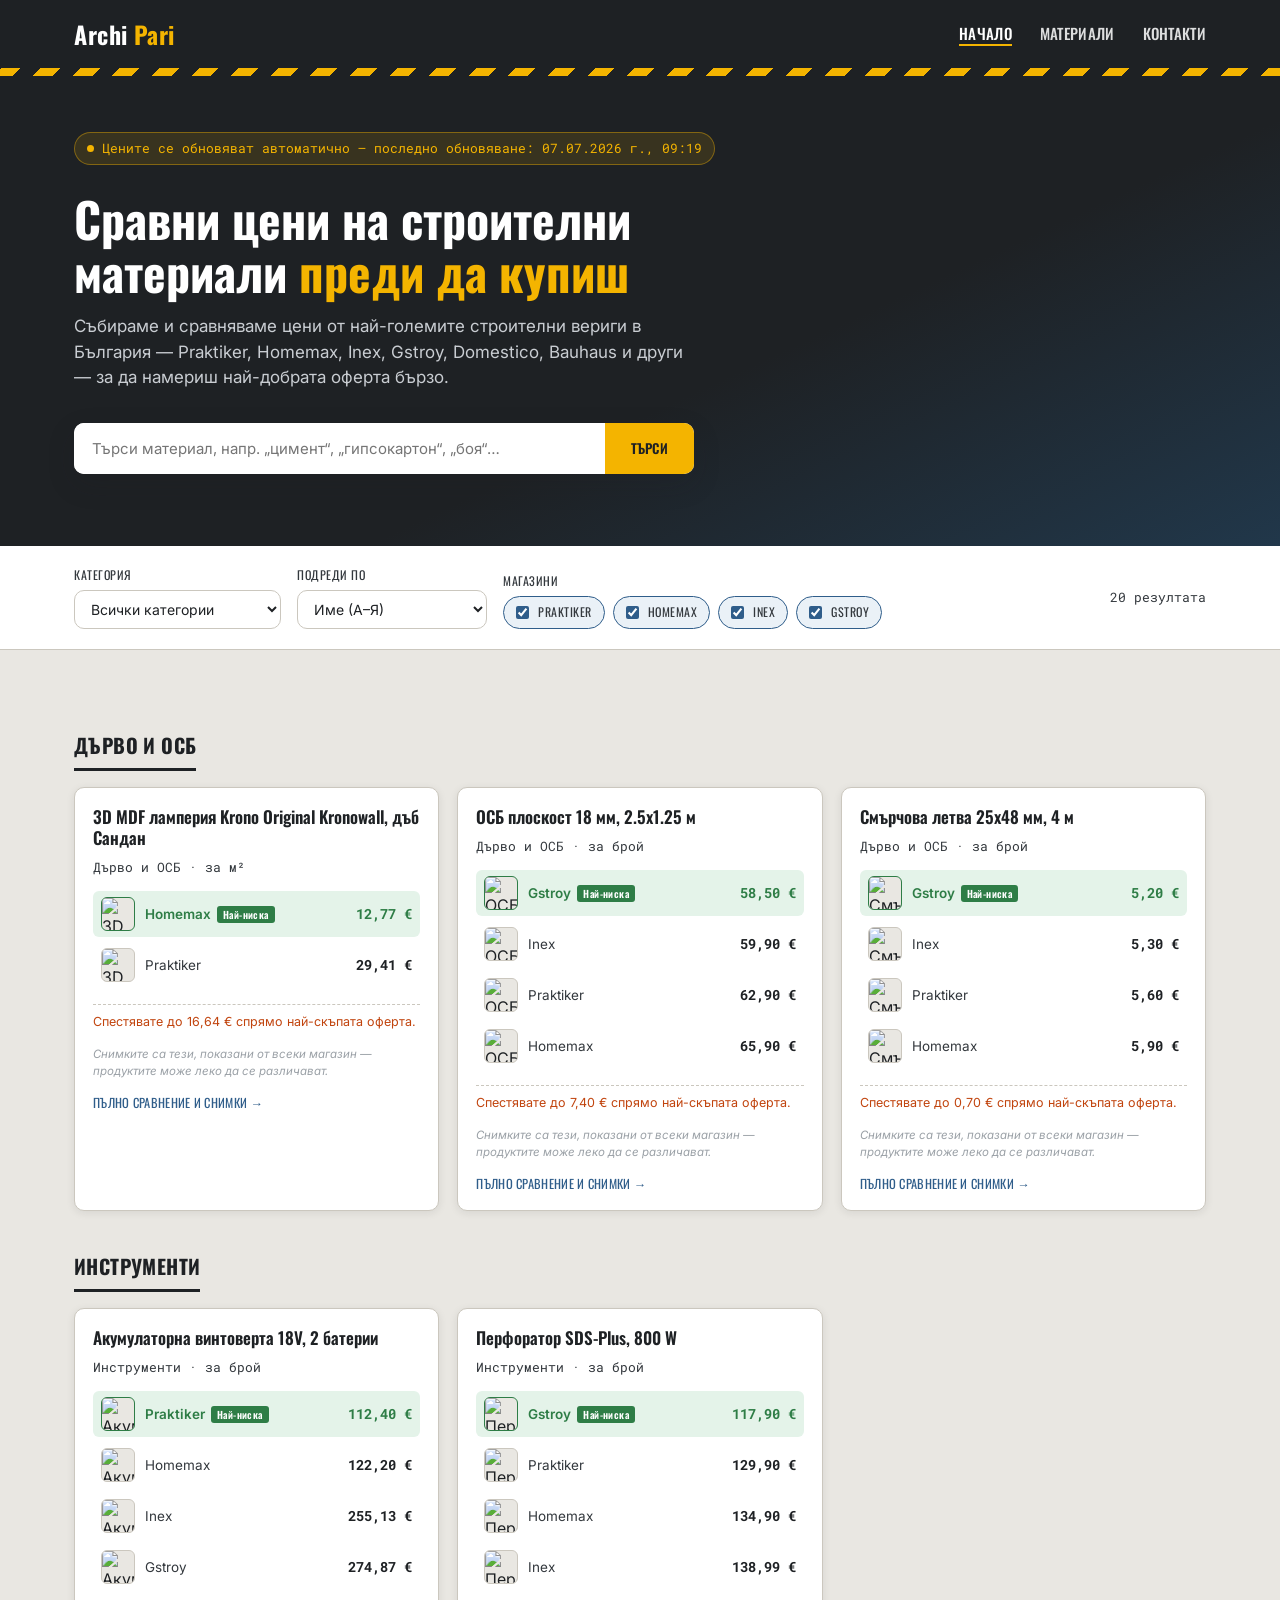
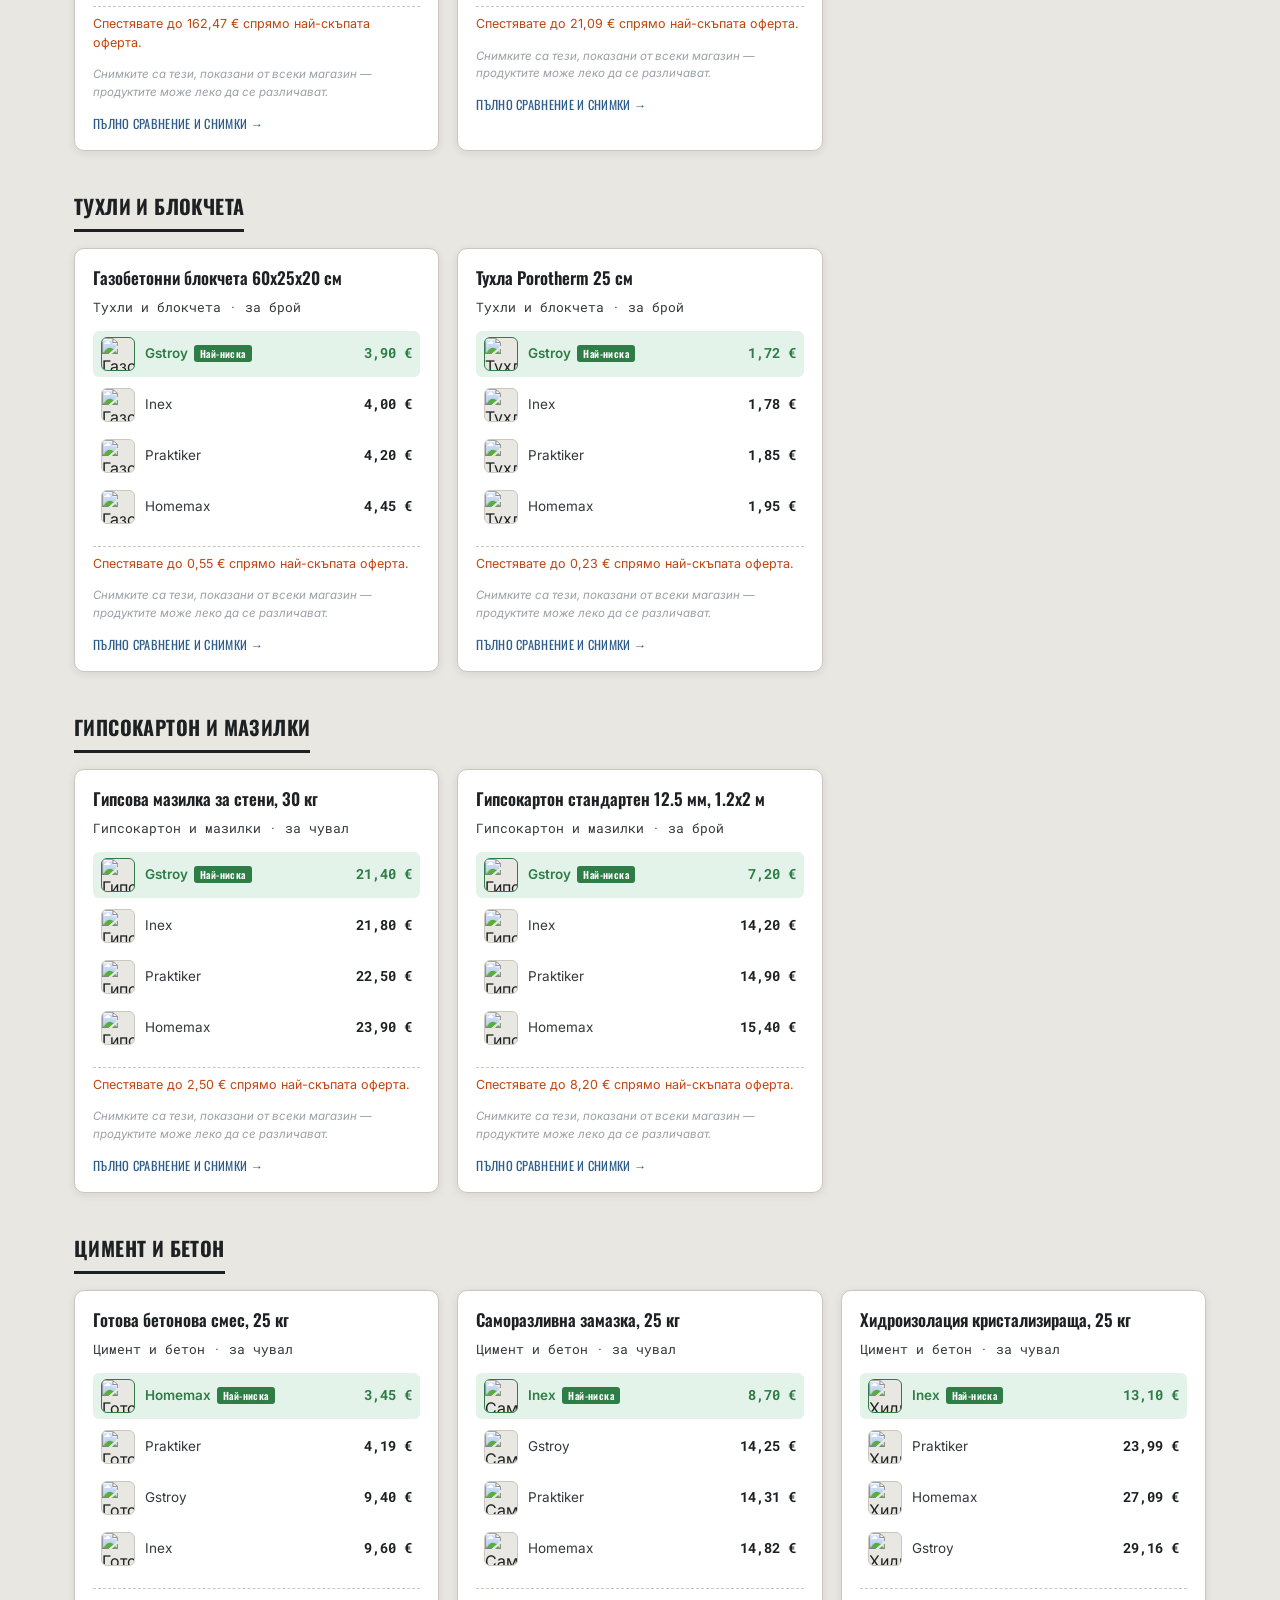
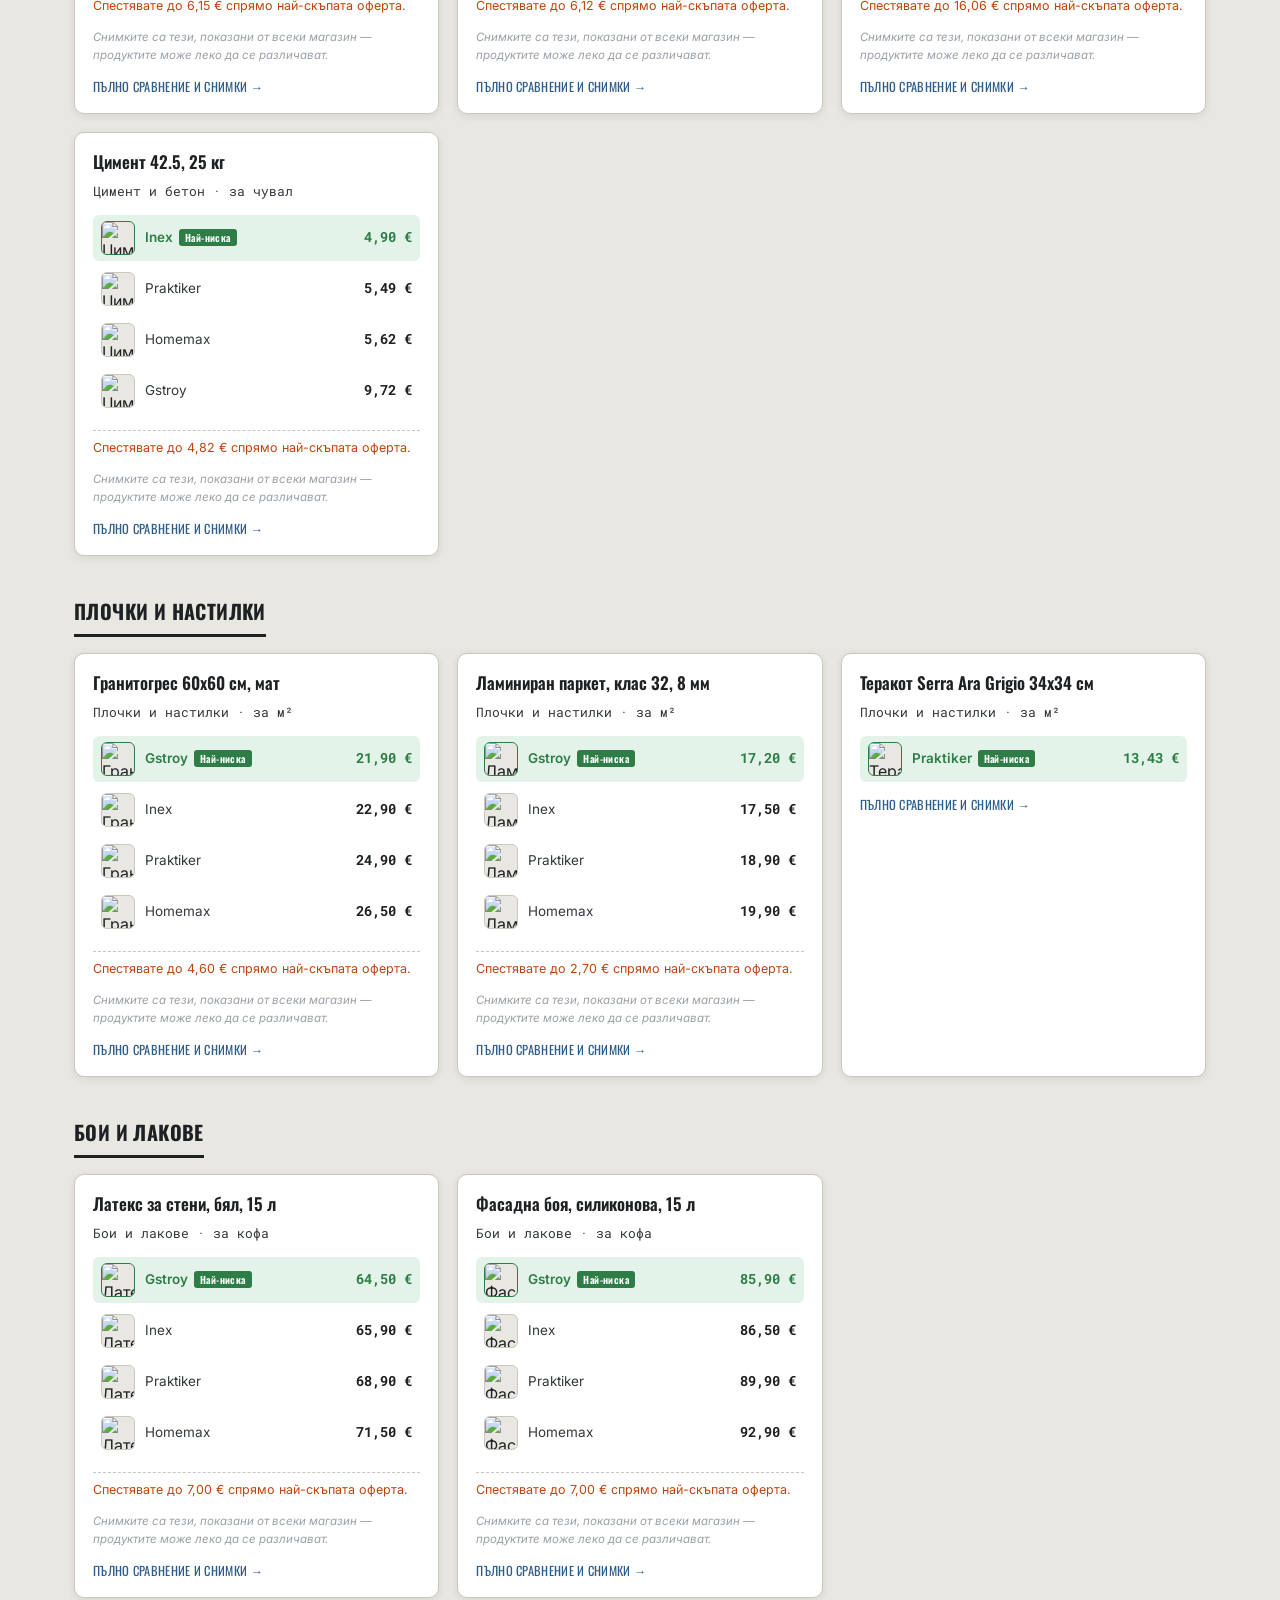
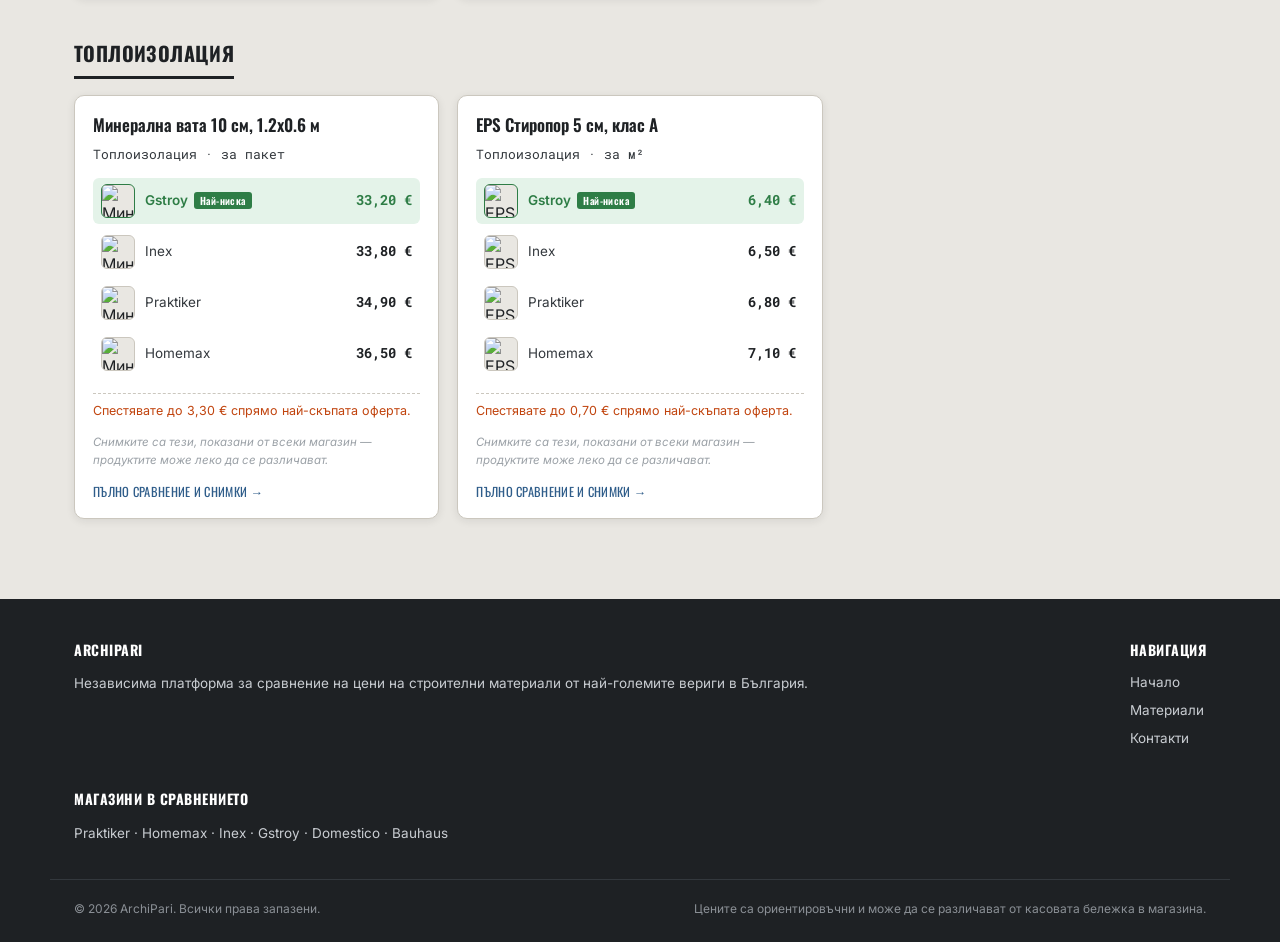
==== index.html @ a638c784 "Initial commit" ====
<!DOCTYPE html>
<html lang="bg">
<head>
<meta charset="UTF-8">
<meta name="viewport" content="width=device-width, initial-scale=1.0">
<title>ArchiPari — Сравни цени на строителни материали в България</title>
<meta name="description" content="Сравнявайте актуални цени на строителни материали от Praktiker, Homemax, Inex, Gstroy, Domestico, Bauhaus и други вериги на едно място.">
<link rel="stylesheet" href="css/style.css">
</head>
<body>
 
<header class="site-header">
  <div class="header-inner">
    <a href="index.html" class="logo">Archi<span>Pari</span></a>
    <button class="nav-toggle" id="navToggle" aria-label="Отвори меню" aria-expanded="false">☰ Меню</button>
    <nav class="main-nav" id="mainNav">
      <a href="index.html" class="active">Начало</a>
      <a href="index.html#products">Материали</a>
      <a href="contact.html">Контакти</a>
    </nav>
  </div>
</header>
<div class="hazard-strip"></div>
 
<section class="hero">
  <div class="container">
    <span class="updated-badge"><span class="dot"></span> Цените се обновяват автоматично — последно обновяване: <span id="lastUpdated">—</span></span>
    <h1>Сравни цени на строителни материали <em>преди да купиш</em></h1>
    <p class="lead">Събираме и сравняваме цени от най-големите строителни вериги в България — Praktiker, Homemax, Inex, Gstroy, Domestico, Bauhaus и други — за да намериш най-добрата оферта бързо.</p>
    <div class="search-box">
      <input type="text" id="searchInput" placeholder="Търси материал, напр. „цимент“, „гипсокартон“, „боя“…" aria-label="Търсене на материал">
      <button id="searchBtn" type="button">Търси</button>
    </div>
  </div>
</section>
 
<section class="filters-section">
  <div class="container filters-inner">
    <div class="filter-group">
      <label for="categoryFilter">Категория</label>
      <select id="categoryFilter">
        <option value="all">Всички категории</option>
      </select>
    </div>
    <div class="filter-group">
      <label for="sortFilter">Подреди по</label>
      <select id="sortFilter">
        <option value="name-asc">Име (А–Я)</option>
        <option value="price-asc">Най-ниска цена</option>
        <option value="price-desc">Най-висока цена</option>
      </select>
    </div>
    <div class="filter-group">
      <label>Магазини</label>
      <div class="store-toggles" id="storeToggles"></div>
    </div>
    <div class="result-count" id="resultCount"></div>
  </div>
</section>
 
<main class="products-section" id="products">
  <div class="container" id="productsContainer">
    <!-- Продуктите се генерират динамично от js/script.js -->
  </div>
</main>
 
<footer class="site-footer">
  <div class="container footer-inner">
    <div class="footer-col">
      <h4>ArchiPari</h4>
      <p>Независима платформа за сравнение на цени на строителни материали от най-големите вериги в България.</p>
    </div>
    <div class="footer-col">
      <h4>Навигация</h4>
      <a href="index.html">Начало</a>
      <a href="index.html#products">Материали</a>
      <a href="contact.html">Контакти</a>
    </div>
    <div class="footer-col">
      <h4>Магазини в сравнението</h4>
      <p>Praktiker · Homemax · Inex · Gstroy · Domestico · Bauhaus</p>
    </div>
  </div>
  <div class="container footer-bottom">
    <span>© 2026 ArchiPari. Всички права запазени.</span>
    <span>Цените са ориентировъчни и може да се различават от касовата бележка в магазина.</span>
  </div>
</footer>
 
<script src="js/data.js"></script>
<script src="js/script.js"></script>
</body>
</html>
---- css/style.css ----
/* =========================================================
   СтройЦени — базов дизайн
   Тема: индустриална / строителна площадка
   ========================================================= */
 
@import url('https://fonts.googleapis.com/css2?family=Oswald:wght@400;500;600;700&family=Inter:wght@400;500;600;700&family=Roboto+Mono:wght@400;500;700&display=swap');
 
:root {
  /* Палитра */
  --ink: #1E2124;          /* тъмна стомана / въглен */
  --ink-soft: #33383D;
  --concrete: #E9E7E2;     /* бетонно сив фон */
  --concrete-dark: #D8D5CE;
  --white: #FFFFFF;
  --hazard-yellow: #F4B400; /* сигнална жълта - лента за опасност */
  --steel-blue: #2F5D8A;
  --steel-blue-dark: #234867;
  --rust: #C1440E;
  --best-green: #2E7D46;
  --best-green-bg: #E4F3E9;
  --border: #CBC7BE;
 
  /* Типография */
  --font-display: 'Oswald', sans-serif;
  --font-body: 'Inter', sans-serif;
  --font-mono: 'Roboto Mono', monospace;
 
  --radius: 10px;
  --shadow: 0 2px 8px rgba(30, 33, 36, 0.09);
  --shadow-lg: 0 10px 28px rgba(30, 33, 36, 0.16);
}
 
* { box-sizing: border-box; }
 
html { scroll-behavior: smooth; }
 
body {
  margin: 0;
  font-family: var(--font-body);
  background: var(--concrete);
  color: var(--ink);
  line-height: 1.5;
  -webkit-font-smoothing: antialiased;
}
 
a { color: var(--steel-blue); text-decoration: none; }
a:hover { text-decoration: underline; }
 
img { max-width: 100%; display: block; }
 
.container {
  max-width: 1180px;
  margin: 0 auto;
  padding: 0 24px;
}
 
/* ---------- Hazard stripe (signature element) ---------- */
.hazard-strip {
  height: 8px;
  width: 100%;
  background: repeating-linear-gradient(
    -45deg,
    var(--hazard-yellow),
    var(--hazard-yellow) 14px,
    var(--ink) 14px,
    var(--ink) 28px
  );
}
 
/* ---------- Header ---------- */
.site-header {
  background: var(--ink);
  color: var(--white);
  position: sticky;
  top: 0;
  z-index: 50;
}
 
.header-inner {
  display: flex;
  align-items: center;
  justify-content: space-between;
  padding: 16px 24px;
  max-width: 1180px;
  margin: 0 auto;
}
 
.logo {
  font-family: var(--font-display);
  font-size: 24px;
  font-weight: 700;
  letter-spacing: 0.5px;
  color: var(--white);
  display: flex;
  align-items: baseline;
  gap: 6px;
}
.logo span { color: var(--hazard-yellow); }
.logo:hover { text-decoration: none; }
 
.main-nav { display: flex; gap: 28px; }
.main-nav a {
  color: var(--white);
  font-family: var(--font-display);
  font-weight: 500;
  font-size: 15px;
  letter-spacing: 0.3px;
  text-transform: uppercase;
  opacity: 0.85;
  transition: opacity 0.15s ease;
}
.main-nav a:hover { opacity: 1; text-decoration: none; border-bottom: 2px solid var(--hazard-yellow); }
.main-nav a.active { opacity: 1; border-bottom: 2px solid var(--hazard-yellow); }
 
.nav-toggle { display: none; }
 
/* ---------- Hero ---------- */
.hero {
  background: linear-gradient(155deg, var(--ink) 0%, var(--ink) 60%, var(--steel-blue-dark) 130%);
  color: var(--white);
  padding: 56px 0 72px;
}
 
.hero h1 {
  font-family: var(--font-display);
  font-size: clamp(30px, 4.2vw, 48px);
  font-weight: 700;
  line-height: 1.1;
  max-width: 780px;
  margin: 0 0 16px;
}
.hero h1 em {
  font-style: normal;
  color: var(--hazard-yellow);
}
 
.hero p.lead {
  font-size: 17px;
  color: #C9CDD2;
  max-width: 620px;
  margin: 0 0 32px;
}
 
.updated-badge {
  display: inline-flex;
  align-items: center;
  gap: 8px;
  font-family: var(--font-mono);
  font-size: 12.5px;
  background: rgba(244, 180, 0, 0.12);
  border: 1px solid rgba(244, 180, 0, 0.4);
  color: var(--hazard-yellow);
  padding: 6px 12px;
  border-radius: 999px;
  margin-bottom: 28px;
}
.updated-badge .dot {
  width: 7px; height: 7px; border-radius: 50%;
  background: var(--hazard-yellow);
}
 
/* Search */
.search-box {
  display: flex;
  max-width: 620px;
  background: var(--white);
  border-radius: var(--radius);
  overflow: hidden;
  box-shadow: var(--shadow-lg);
}
.search-box input {
  flex: 1;
  border: none;
  padding: 16px 18px;
  font-size: 15px;
  font-family: var(--font-body);
  color: var(--ink);
  outline: none;
}
.search-box button {
  background: var(--hazard-yellow);
  border: none;
  color: var(--ink);
  font-family: var(--font-display);
  font-weight: 600;
  letter-spacing: 0.3px;
  text-transform: uppercase;
  padding: 0 26px;
  cursor: pointer;
  transition: background 0.15s ease;
}
.search-box button:hover { background: #ffc73d; }
 
/* ---------- Filters ---------- */
.filters-section {
  background: var(--white);
  border-bottom: 1px solid var(--border);
  padding: 20px 0;
  position: sticky;
  top: 66px;
  z-index: 40;
}
 
.filters-inner {
  display: flex;
  flex-wrap: wrap;
  gap: 16px;
  align-items: flex-end;
}
 
.filter-group {
  display: flex;
  flex-direction: column;
  gap: 6px;
}
 
.filter-group label {
  font-family: var(--font-display);
  font-size: 12px;
  text-transform: uppercase;
  letter-spacing: 0.5px;
  color: var(--ink-soft);
}
 
.filter-group select,
.filter-group input[type="text"] {
  border: 1px solid var(--border);
  border-radius: var(--radius);
  padding: 9px 12px;
  font-family: var(--font-body);
  font-size: 14px;
  background: var(--white);
  color: var(--ink);
  min-width: 190px;
}
 
.store-toggles {
  display: flex;
  flex-wrap: wrap;
  gap: 8px;
}
 
.store-chip {
  display: inline-flex;
  align-items: center;
  gap: 6px;
  border: 1px solid var(--border);
  border-radius: 999px;
  padding: 6px 12px 6px 8px;
  font-size: 13px;
  cursor: pointer;
  user-select: none;
  background: var(--white);
  transition: background 0.15s ease, border-color 0.15s ease;
}
.store-chip input { accent-color: var(--steel-blue); }
.store-chip.active {
  background: #EAF1F7;
  border-color: var(--steel-blue);
}
 
.result-count {
  margin-left: auto;
  font-family: var(--font-mono);
  font-size: 13px;
  color: var(--ink-soft);
  align-self: center;
}
 
/* ---------- Products ---------- */
.products-section { padding: 40px 0 80px; }
 
.category-heading {
  font-family: var(--font-display);
  font-size: 20px;
  text-transform: uppercase;
  letter-spacing: 0.4px;
  margin: 40px 0 16px;
  padding-bottom: 8px;
  border-bottom: 3px solid var(--ink);
  display: inline-block;
}
 
.product-grid {
  display: grid;
  grid-template-columns: repeat(auto-fill, minmax(300px, 1fr));
  gap: 18px;
}
 
.product-card {
  background: var(--white);
  border: 1px solid var(--border);
  border-radius: var(--radius);
  padding: 18px 18px 16px;
  box-shadow: var(--shadow);
  display: flex;
  flex-direction: column;
  gap: 10px;
  transition: box-shadow 0.15s ease, transform 0.15s ease;
}
.product-card:hover {
  box-shadow: var(--shadow-lg);
  transform: translateY(-2px);
}
 
.product-card h3 {
  font-family: var(--font-display);
  font-size: 17px;
  font-weight: 600;
  margin: 0;
  line-height: 1.25;
}
 
.product-meta {
  font-size: 12.5px;
  color: var(--ink-soft);
  font-family: var(--font-mono);
}
 
.price-list {
  list-style: none;
  margin: 4px 0 0;
  padding: 0;
  display: flex;
  flex-direction: column;
  gap: 5px;
}
 
.price-row {
  border-radius: 6px;
  overflow: hidden;
}
 
.price-row-link,
.price-row > .offer-thumb + .store-name {
  /* fallback selector target kept minimal; main layout below */
}
 
.price-row-link {
  display: flex;
  align-items: center;
  gap: 10px;
  padding: 6px 8px;
  color: inherit;
  text-decoration: none;
}
.price-row-link:hover { background: rgba(47, 93, 138, 0.06); text-decoration: none; }
 
.price-row:not(:has(.price-row-link)) {
  display: flex;
  align-items: center;
  gap: 10px;
  padding: 6px 8px;
}
 
.offer-thumb {
  width: 34px;
  height: 34px;
  object-fit: cover;
  border-radius: 6px;
  border: 1px solid var(--border);
  flex-shrink: 0;
  background: var(--concrete);
}
 
.price-row .store-name {
  color: var(--ink-soft);
  font-size: 13.5px;
  flex: 1;
}
 
.price-row .price {
  font-family: var(--font-mono);
  font-weight: 700;
  font-size: 13.5px;
}
 
.price-row.best {
  background: var(--best-green-bg);
}
.price-row.best .store-name { color: var(--best-green); font-weight: 600; }
.price-row.best .price { color: var(--best-green); }
.price-row.best .offer-thumb { border-color: var(--best-green); }
 
.offer-disclaimer {
  margin-top: 4px;
  font-size: 11.5px;
  color: #9AA0A6;
  font-style: italic;
}
 
.best-badge {
  font-size: 10px;
  font-family: var(--font-display);
  letter-spacing: 0.4px;
  background: var(--best-green);
  color: var(--white);
  padding: 1px 6px;
  border-radius: 3px;
  margin-left: 6px;
}
 
.savings-note {
  margin-top: 6px;
  font-size: 12.5px;
  color: var(--rust);
  border-top: 1px dashed var(--border);
  padding-top: 8px;
}
 
.empty-state {
  text-align: center;
  padding: 60px 20px;
  color: var(--ink-soft);
  font-family: var(--font-display);
  font-size: 18px;
}
 
/* ---------- Footer ---------- */
.site-footer {
  background: var(--ink);
  color: #C9CDD2;
  padding: 40px 0 24px;
}
 
.footer-inner {
  display: flex;
  flex-wrap: wrap;
  gap: 32px;
  justify-content: space-between;
}
 
.footer-col h4 {
  font-family: var(--font-display);
  color: var(--white);
  font-size: 14px;
  text-transform: uppercase;
  letter-spacing: 0.5px;
  margin: 0 0 12px;
}
 
.footer-col a, .footer-col p {
  display: block;
  color: #C9CDD2;
  font-size: 13.5px;
  margin-bottom: 8px;
}
.footer-col a:hover { color: var(--hazard-yellow); }
 
.footer-bottom {
  margin-top: 28px;
  padding-top: 20px;
  border-top: 1px solid var(--ink-soft);
  font-size: 12px;
  color: #8B9096;
  display: flex;
  justify-content: space-between;
  flex-wrap: wrap;
  gap: 8px;
}
 
/* ---------- Contact page ---------- */
.page-hero {
  background: var(--ink);
  color: var(--white);
  padding: 44px 0;
}
.page-hero h1 {
  font-family: var(--font-display);
  font-size: 34px;
  margin: 0 0 8px;
}
.page-hero p { color: #C9CDD2; margin: 0; max-width: 560px; }
 
.contact-wrap {
  padding: 48px 0 80px;
  display: grid;
  grid-template-columns: 1.1fr 0.9fr;
  gap: 40px;
}
 
.contact-form {
  background: var(--white);
  border: 1px solid var(--border);
  border-radius: var(--radius);
  padding: 28px;
  box-shadow: var(--shadow);
}
 
.form-row { margin-bottom: 18px; display: flex; flex-direction: column; gap: 6px; }
.form-row label {
  font-family: var(--font-display);
  font-size: 12.5px;
  text-transform: uppercase;
  letter-spacing: 0.4px;
  color: var(--ink-soft);
}
.form-row input,
.form-row select,
.form-row textarea {
  border: 1px solid var(--border);
  border-radius: var(--radius);
  padding: 11px 13px;
  font-family: var(--font-body);
  font-size: 14.5px;
  color: var(--ink);
  resize: vertical;
}
.form-row textarea { min-height: 130px; }
 
.btn-primary {
  background: var(--hazard-yellow);
  border: none;
  color: var(--ink);
  font-family: var(--font-display);
  font-weight: 600;
  text-transform: uppercase;
  letter-spacing: 0.3px;
  padding: 13px 28px;
  border-radius: var(--radius);
  cursor: pointer;
  transition: background 0.15s ease;
}
.btn-primary:hover { background: #ffc73d; }
 
.form-status {
  margin-top: 14px;
  font-size: 13.5px;
  display: none;
}
.form-status.show { display: block; }
.form-status.ok { color: var(--best-green); }
 
.contact-info {
  display: flex;
  flex-direction: column;
  gap: 22px;
}
 
.info-card {
  background: var(--white);
  border: 1px solid var(--border);
  border-left: 4px solid var(--steel-blue);
  border-radius: var(--radius);
  padding: 18px 20px;
}
.info-card h4 {
  font-family: var(--font-display);
  font-size: 14px;
  text-transform: uppercase;
  margin: 0 0 6px;
  color: var(--steel-blue-dark);
}
.info-card p { margin: 0; font-size: 14px; color: var(--ink-soft); }
 
.store-list-inline {
  display: flex;
  flex-wrap: wrap;
  gap: 6px;
  margin-top: 8px;
}
.store-list-inline span {
  font-family: var(--font-mono);
  font-size: 12px;
  background: var(--concrete-dark);
  padding: 3px 8px;
  border-radius: 3px;
}
 
/* ---------- Responsive ---------- */
@media (max-width: 860px) {
  .contact-wrap { grid-template-columns: 1fr; }
  .filters-section { position: static; }
}
 
@media (max-width: 680px) {
  .main-nav {
    position: absolute;
    top: 100%;
    left: 0;
    right: 0;
    background: var(--ink);
    flex-direction: column;
    padding: 12px 24px 20px;
    gap: 14px;
    display: none;
  }
  .main-nav.open { display: flex; }
  .nav-toggle {
    display: inline-flex;
    background: none;
    border: 1px solid rgba(255,255,255,0.3);
    color: var(--white);
    border-radius: var(--radius);
    padding: 7px 10px;
    cursor: pointer;
  }
  .result-count { margin-left: 0; width: 100%; }
}
 
/* Focus visibility for accessibility */
a:focus-visible,
button:focus-visible,
input:focus-visible,
select:focus-visible,
textarea:focus-visible {
  outline: 3px solid var(--steel-blue);
  outline-offset: 2px;
}
 
@media (prefers-reduced-motion: reduce) {
  html { scroll-behavior: auto; }
  * { transition: none !important; }
}
 
/* ---------- Product detail page (сравнение на един продукт) ---------- */
 
.product-detail-header {
  padding: 40px 0 24px;
}
 
.back-link {
  display: inline-block;
  font-family: var(--font-display);
  font-size: 13px;
  text-transform: uppercase;
  letter-spacing: 0.3px;
  color: var(--steel-blue);
  margin-bottom: 16px;
}
 
.product-detail-header h1 {
  font-family: var(--font-display);
  font-size: clamp(24px, 3.4vw, 34px);
  margin: 0 0 6px;
}
 
.match-note {
  margin-top: 14px;
  background: #FFF6E0;
  border: 1px solid #F4B400;
  border-radius: var(--radius);
  padding: 12px 16px;
  font-size: 14px;
  color: #6b5400;
}
 
.product-detail-header .savings-note {
  margin-top: 14px;
  font-size: 14px;
  border-top: none;
  padding-top: 0;
}
 
.offer-detail-grid {
  display: grid;
  grid-template-columns: repeat(auto-fill, minmax(260px, 1fr));
  gap: 20px;
  padding-bottom: 80px;
}
 
.offer-detail-card {
  background: var(--white);
  border: 1px solid var(--border);
  border-radius: var(--radius);
  overflow: hidden;
  box-shadow: var(--shadow);
  display: flex;
  flex-direction: column;
  transition: box-shadow 0.15s ease, transform 0.15s ease;
}
.offer-detail-card:hover {
  box-shadow: var(--shadow-lg);
  transform: translateY(-2px);
}
.offer-detail-card.best {
  border-color: var(--best-green);
  box-shadow: 0 0 0 2px var(--best-green-bg), var(--shadow);
}
 
.offer-detail-thumb {
  width: 100%;
  height: 200px;
  object-fit: cover;
  background: var(--concrete);
  border-bottom: 1px solid var(--border);
}
 
.offer-detail-body {
  padding: 16px 18px 18px;
  display: flex;
  flex-direction: column;
  gap: 6px;
}
 
.offer-detail-store {
  font-family: var(--font-display);
  font-size: 13px;
  text-transform: uppercase;
  letter-spacing: 0.4px;
  color: var(--steel-blue-dark);
}
 
.offer-detail-label {
  font-size: 14px;
  color: var(--ink-soft);
  min-height: 36px;
}
 
.offer-detail-price {
  display: flex;
  align-items: center;
  gap: 8px;
  margin-top: 4px;
}
.offer-detail-price .price {
  font-family: var(--font-mono);
  font-size: 20px;
  font-weight: 700;
}
.offer-detail-card.best .offer-detail-price .price { color: var(--best-green); }
 
.offer-detail-link {
  margin-top: 10px;
  text-align: center;
  font-size: 13px;
  padding: 10px 16px;
}
 
.details-link {
  margin-top: 4px;
  align-self: flex-start;
  font-family: var(--font-display);
  font-size: 12.5px;
  text-transform: uppercase;
  letter-spacing: 0.3px;
  color: var(--steel-blue);
}
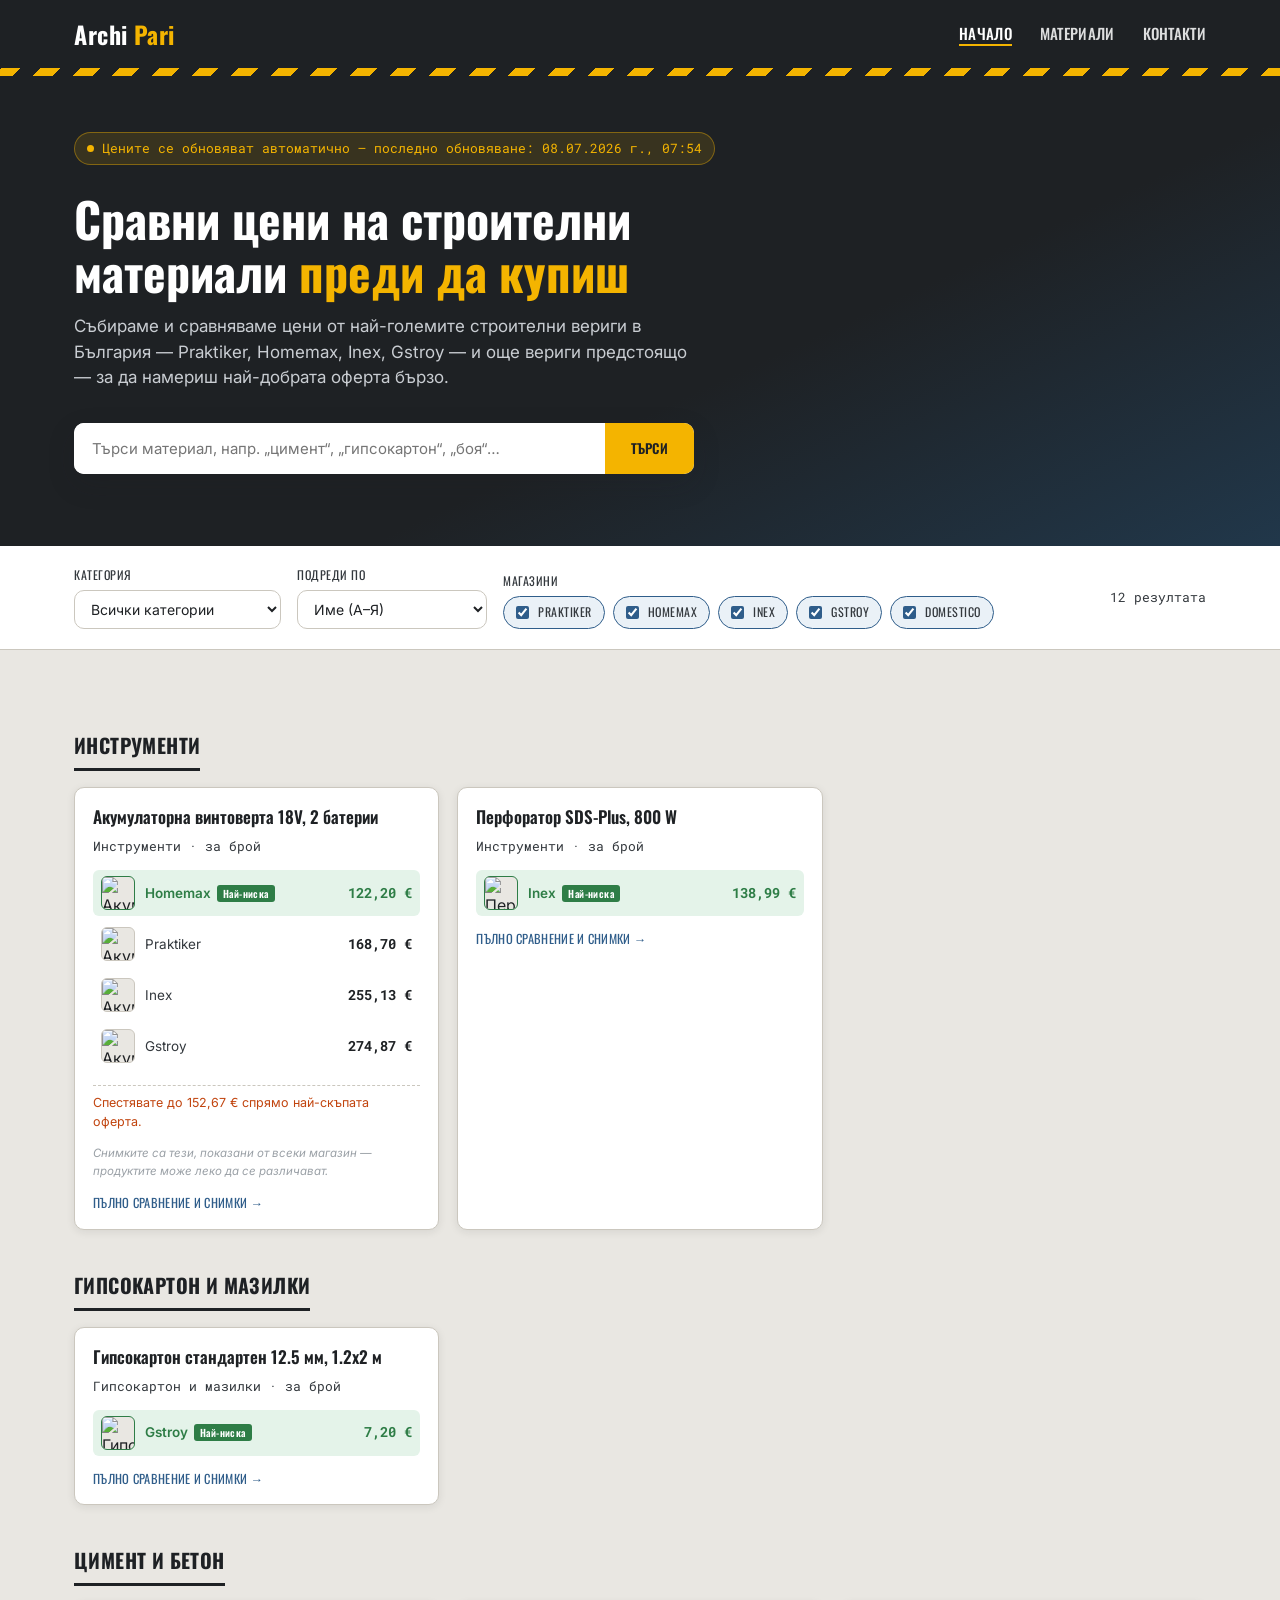
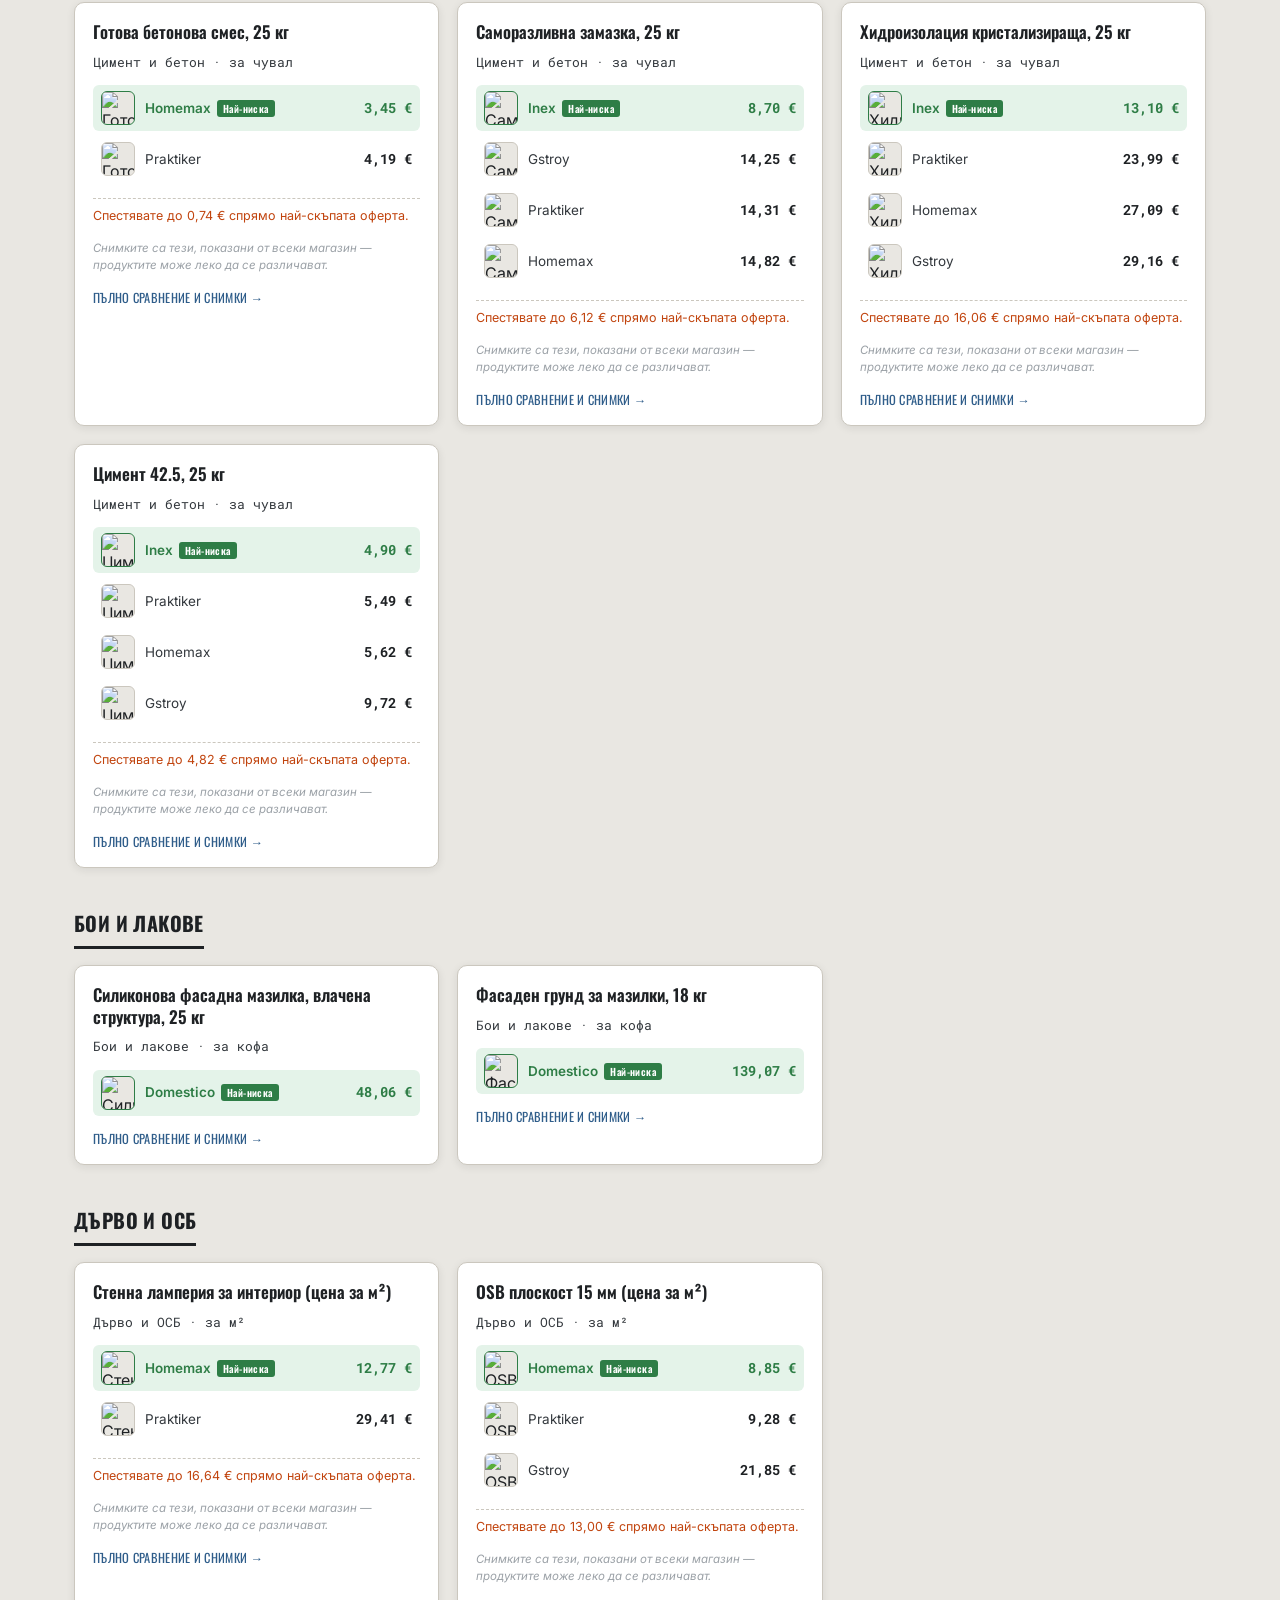
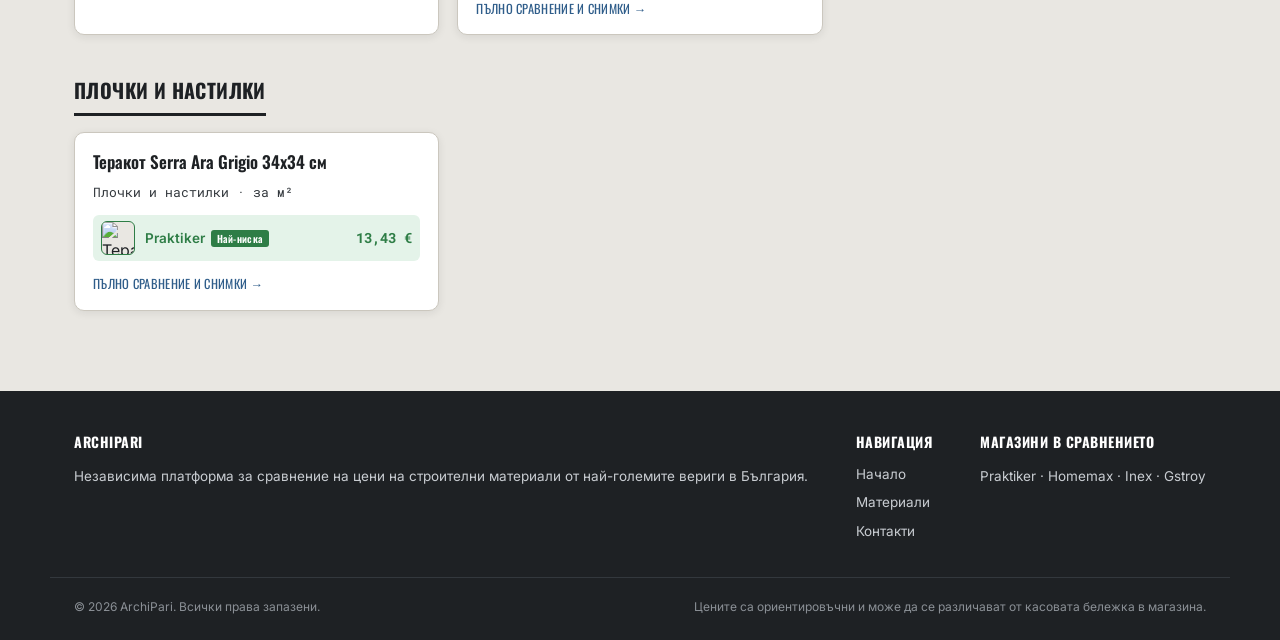
==== commit 18d5b408: "Add Google Analytics and Microsoft Clarity" ====
--- a/index.html
+++ b/index.html
@@ -4,10 +4,29 @@
 <meta charset="UTF-8">
 <meta name="viewport" content="width=device-width, initial-scale=1.0">
 <title>ArchiPari — Сравни цени на строителни материали в България</title>
-<meta name="description" content="Сравнявайте актуални цени на строителни материали от Praktiker, Homemax, Inex, Gstroy, Domestico, Bauhaus и други вериги на едно място.">
+<meta name="description" content="Сравнявайте актуални цени на строителни материали от Praktiker, Homemax, Inex и Gstroy, с още вериги предстоящо на едно място.">
 <link rel="stylesheet" href="css/style.css">
 </head>
 <body>
+
+
+  <script type="text/javascript">
+    (function(c,l,a,r,i,t,y){
+        c[a]=c[a]||function(){(c[a].q=c[a].q||[]).push(arguments)};
+        t=l.createElement(r);t.async=1;t.src="https://www.clarity.ms/tag/"+i;
+        y=l.getElementsByTagName(r)[0];y.parentNode.insertBefore(t,y);
+    })(window, document, "clarity", "script", "xj5ui4e5d2");
+</script>
+
+<!-- Google tag (gtag.js) -->
+<script async src="https://www.googletagmanager.com/gtag/js?id=G-T2NQYNVDC2"></script>
+<script>
+  window.dataLayer = window.dataLayer || [];
+  function gtag(){dataLayer.push(arguments);}
+  gtag('js', new Date());
+
+  gtag('config', 'G-T2NQYNVDC2');
+</script>
  
 <header class="site-header">
   <div class="header-inner">
@@ -26,7 +45,7 @@
   <div class="container">
     <span class="updated-badge"><span class="dot"></span> Цените се обновяват автоматично — последно обновяване: <span id="lastUpdated">—</span></span>
     <h1>Сравни цени на строителни материали <em>преди да купиш</em></h1>
-    <p class="lead">Събираме и сравняваме цени от най-големите строителни вериги в България — Praktiker, Homemax, Inex, Gstroy, Domestico, Bauhaus и други — за да намериш най-добрата оферта бързо.</p>
+    <p class="lead">Събираме и сравняваме цени от най-големите строителни вериги в България — Praktiker, Homemax, Inex, Gstroy — и още вериги предстоящо — за да намериш най-добрата оферта бързо.</p>
     <div class="search-box">
       <input type="text" id="searchInput" placeholder="Търси материал, напр. „цимент“, „гипсокартон“, „боя“…" aria-label="Търсене на материал">
       <button id="searchBtn" type="button">Търси</button>
@@ -78,7 +97,7 @@
     </div>
     <div class="footer-col">
       <h4>Магазини в сравнението</h4>
-      <p>Praktiker · Homemax · Inex · Gstroy · Domestico · Bauhaus</p>
+      <p>Praktiker · Homemax · Inex · Gstroy</p>
     </div>
   </div>
   <div class="container footer-bottom">
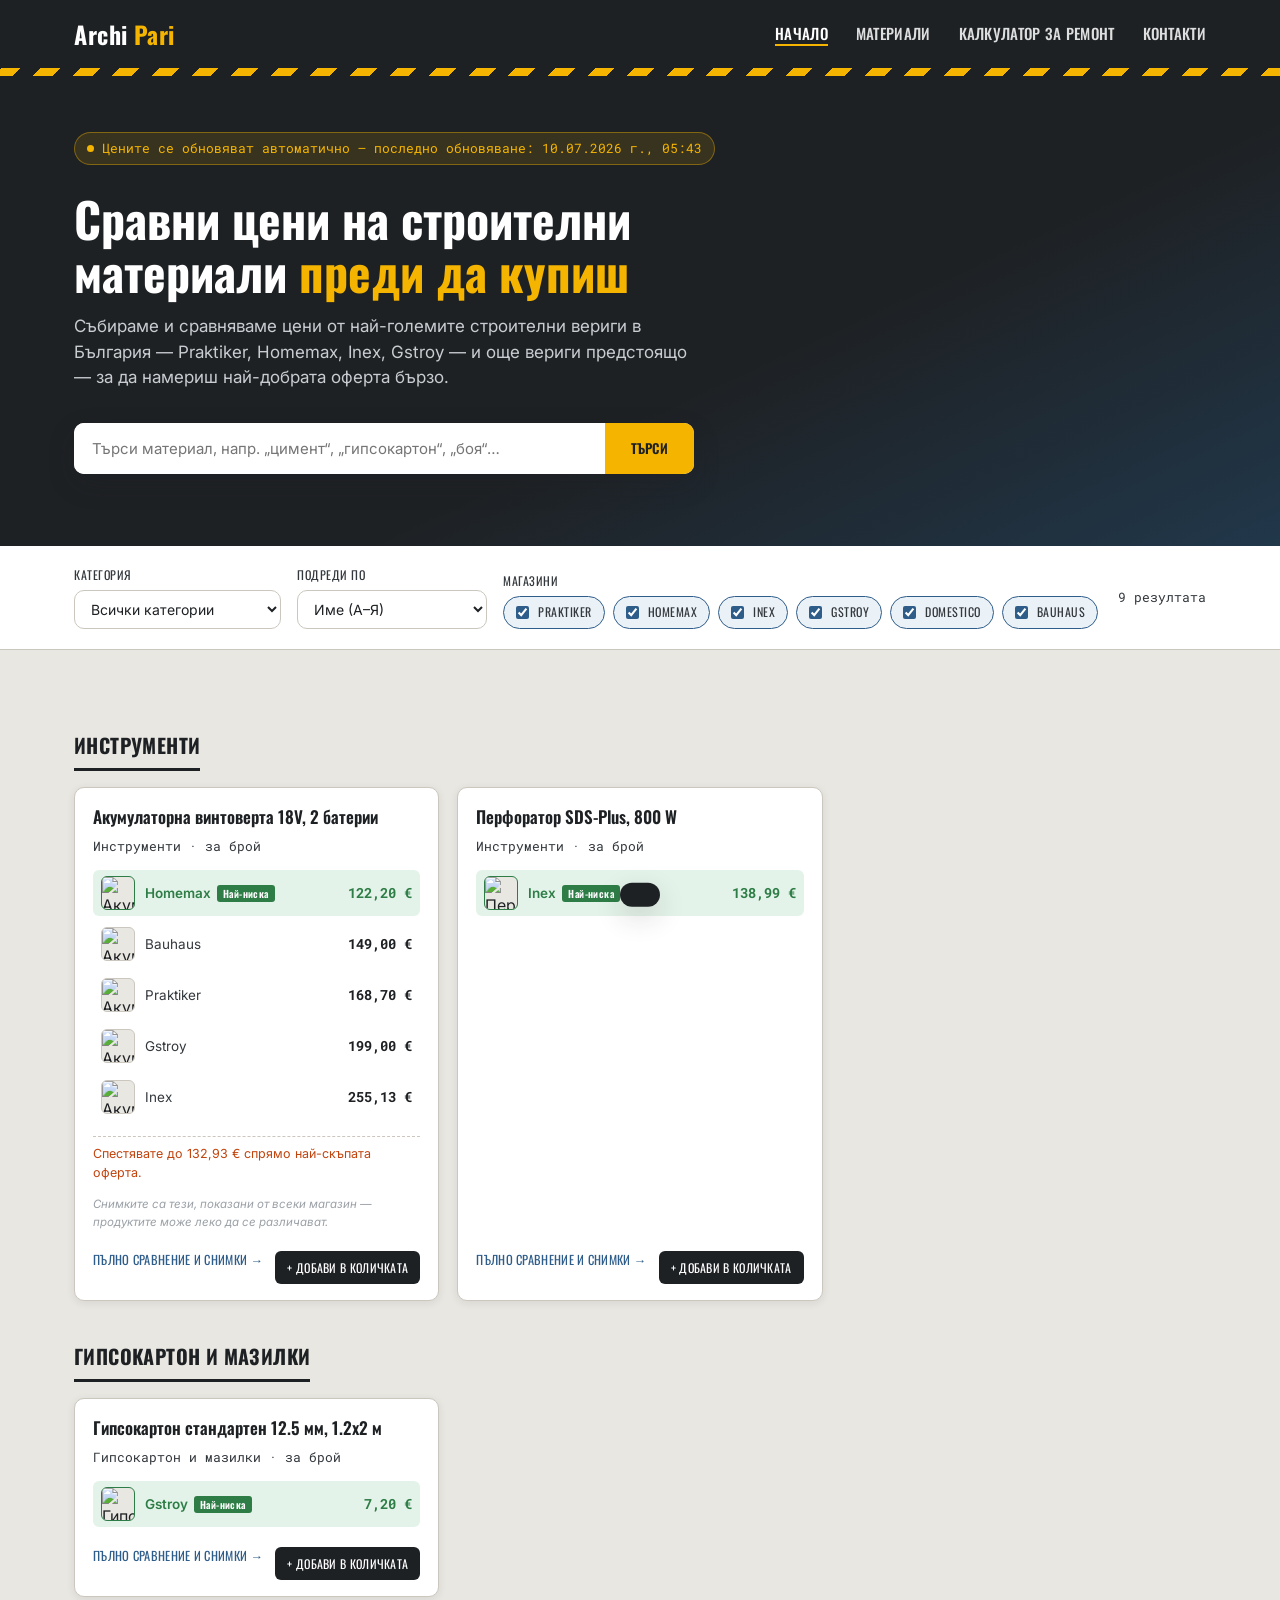
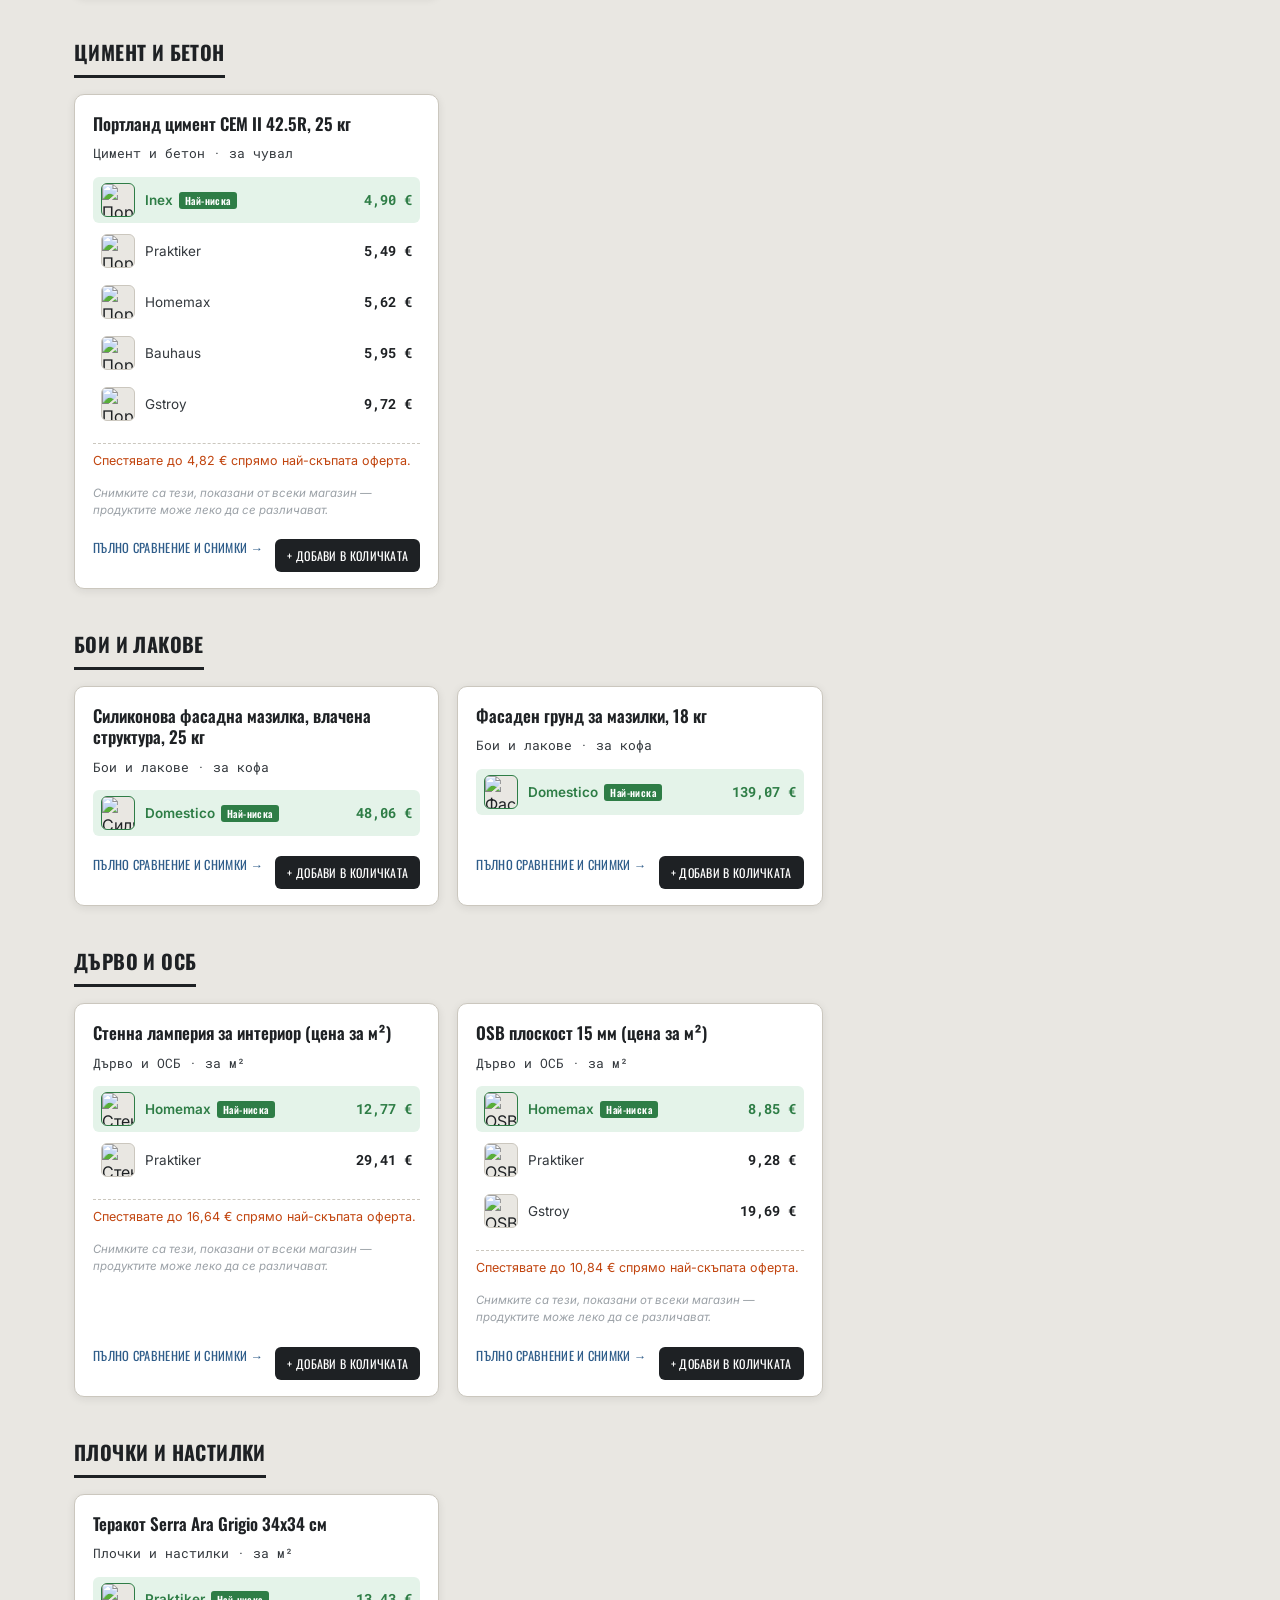
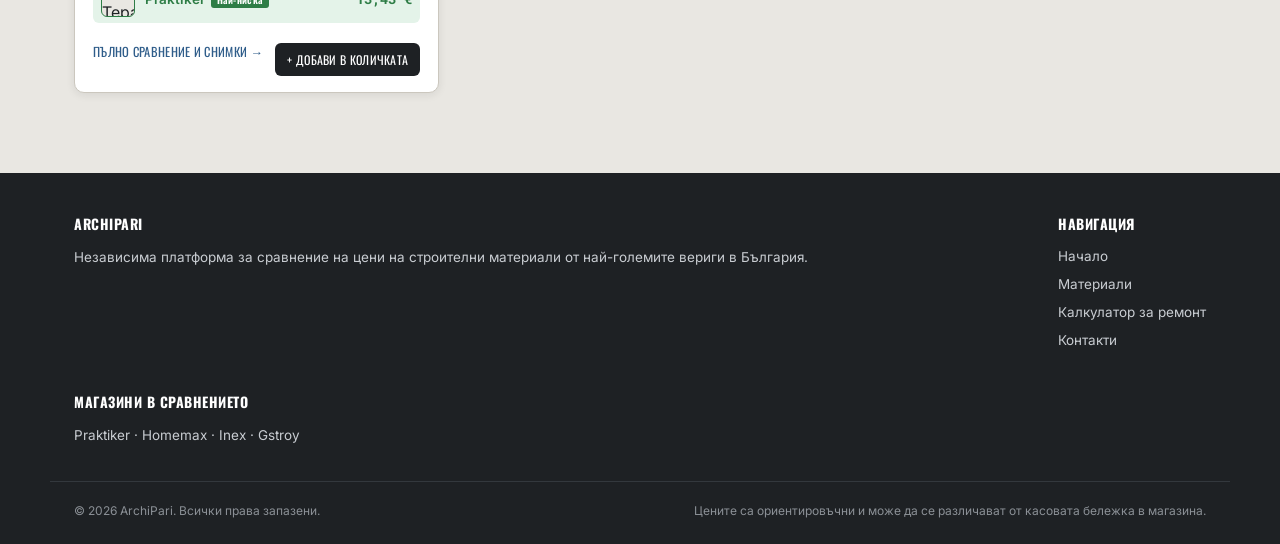
==== commit e302c063: "Kalkulator dobaven" ====
--- a/index.html
+++ b/index.html
@@ -35,6 +35,7 @@
     <nav class="main-nav" id="mainNav">
       <a href="index.html" class="active">Начало</a>
       <a href="index.html#products">Материали</a>
+      <a href="basket.html">Калкулатор за ремонт</a>
       <a href="contact.html">Контакти</a>
     </nav>
   </div>
@@ -93,6 +94,7 @@
       <h4>Навигация</h4>
       <a href="index.html">Начало</a>
       <a href="index.html#products">Материали</a>
+      <a href="basket.html">Калкулатор за ремонт</a>
       <a href="contact.html">Контакти</a>
     </div>
     <div class="footer-col">
@@ -108,5 +110,6 @@
  
 <script src="js/data.js"></script>
 <script src="js/script.js"></script>
+<script src="js/basket.js"></script>
 </body>
 </html>
--- a/css/style.css
+++ b/css/style.css
@@ -735,4 +735,295 @@
   text-transform: uppercase;
   letter-spacing: 0.3px;
   color: var(--steel-blue);
-}+}
+/* =========================================================
+   Калкулатор за ремонт — количка и сравнение по обща цена
+   ========================================================= */
+
+/* ---------- Бутон "Добави в количката" (продуктова карта / детайли) ---------- */
+
+.product-card-actions {
+  margin-top: auto;
+  padding-top: 10px;
+  display: flex;
+  align-items: center;
+  justify-content: space-between;
+  gap: 10px;
+  flex-wrap: wrap;
+}
+.product-card-actions .details-link { margin-top: 0; }
+
+.add-to-basket-control { display: flex; align-items: center; }
+
+.add-to-basket-btn {
+  font-family: var(--font-display);
+  font-size: 12px;
+  text-transform: uppercase;
+  letter-spacing: 0.3px;
+  background: var(--ink);
+  color: var(--white);
+  border: none;
+  border-radius: 6px;
+  padding: 8px 12px;
+  cursor: pointer;
+  transition: background 0.15s ease;
+}
+.add-to-basket-btn:hover { background: var(--steel-blue); }
+
+.add-to-basket-control.in-basket {
+  display: flex;
+  align-items: center;
+  gap: 8px;
+  background: var(--best-green-bg);
+  border: 1px solid var(--best-green);
+  border-radius: 6px;
+  padding: 4px 6px 4px 10px;
+}
+.add-to-basket-control.in-basket .in-basket-check {
+  font-size: 11.5px;
+  color: var(--best-green);
+  font-weight: 600;
+  white-space: nowrap;
+}
+.add-to-basket-control .qty-btn {
+  width: 24px;
+  height: 24px;
+  line-height: 1;
+  border: 1px solid var(--best-green);
+  background: var(--white);
+  color: var(--best-green);
+  border-radius: 5px;
+  font-size: 15px;
+  font-weight: 700;
+  cursor: pointer;
+}
+.add-to-basket-control .qty-btn:hover { background: var(--best-green); color: var(--white); }
+.add-to-basket-control .qty-value {
+  font-family: var(--font-mono);
+  font-weight: 700;
+  min-width: 16px;
+  text-align: center;
+}
+
+.product-detail-basket { margin-top: 14px; }
+
+/* ---------- Плаващ бар "количка" (всички страници) ---------- */
+
+.floating-basket-bar {
+  position: fixed;
+  left: 50%;
+  bottom: 22px;
+  transform: translate(-50%, 120%);
+  display: flex;
+  align-items: center;
+  gap: 10px;
+  background: var(--ink);
+  color: var(--white);
+  padding: 12px 20px;
+  border-radius: 999px;
+  box-shadow: var(--shadow-lg);
+  text-decoration: none;
+  font-size: 14px;
+  z-index: 90;
+  transition: transform 0.2s ease;
+  white-space: nowrap;
+}
+.floating-basket-bar:hover { text-decoration: none; background: var(--steel-blue-dark); }
+.floating-basket-bar.visible { transform: translate(-50%, 0); }
+.floating-basket-bar strong { color: var(--hazard-yellow); }
+.floating-basket-icon { font-size: 17px; }
+.floating-basket-cta {
+  font-family: var(--font-display);
+  text-transform: uppercase;
+  font-size: 12px;
+  letter-spacing: 0.3px;
+  border-left: 1px solid rgba(255,255,255,0.25);
+  padding-left: 10px;
+}
+
+/* ---------- Страница на калкулатора (basket.html) ---------- */
+
+.basket-page { padding: 36px 0 90px; }
+
+.basket-layout {
+  display: grid;
+  grid-template-columns: 1.3fr 1fr;
+  gap: 28px;
+  align-items: start;
+}
+@media (max-width: 880px) {
+  .basket-layout { grid-template-columns: 1fr; }
+}
+
+.basket-main-header {
+  display: flex;
+  align-items: center;
+  justify-content: space-between;
+  margin-bottom: 12px;
+}
+.basket-main-header h2, .basket-side h2 {
+  font-family: var(--font-display);
+  font-size: 19px;
+  margin: 0;
+}
+
+.basket-clear-btn {
+  font-size: 12.5px;
+  color: var(--rust);
+  background: none;
+  border: 1px solid var(--rust);
+  border-radius: 6px;
+  padding: 6px 10px;
+  cursor: pointer;
+}
+.basket-clear-btn:hover { background: var(--rust); color: var(--white); }
+
+.basket-items-list {
+  list-style: none;
+  margin: 0;
+  padding: 0;
+  display: flex;
+  flex-direction: column;
+  gap: 10px;
+}
+
+.basket-item-row {
+  background: var(--white);
+  border: 1px solid var(--border);
+  border-radius: var(--radius);
+  padding: 12px 14px;
+  display: flex;
+  align-items: center;
+  gap: 14px;
+}
+
+.basket-item-info { flex: 1; display: flex; flex-direction: column; gap: 2px; min-width: 0; }
+.basket-item-name {
+  font-weight: 600;
+  color: var(--ink);
+  font-size: 14.5px;
+}
+.basket-item-name:hover { color: var(--steel-blue); }
+.basket-item-meta {
+  font-size: 12px;
+  color: var(--ink-soft);
+  font-family: var(--font-mono);
+}
+
+.basket-item-qty {
+  display: flex;
+  align-items: center;
+  gap: 6px;
+  flex-shrink: 0;
+}
+.basket-item-qty .qty-btn {
+  width: 26px;
+  height: 26px;
+  border: 1px solid var(--border);
+  background: var(--concrete);
+  border-radius: 5px;
+  font-size: 15px;
+  font-weight: 700;
+  cursor: pointer;
+}
+.basket-item-qty .qty-btn:hover { background: var(--concrete-dark); }
+.qty-input {
+  width: 46px;
+  text-align: center;
+  padding: 5px 2px;
+  border: 1px solid var(--border);
+  border-radius: 5px;
+  font-family: var(--font-mono);
+  font-size: 13.5px;
+}
+
+.basket-remove-btn {
+  flex-shrink: 0;
+  width: 28px;
+  height: 28px;
+  border: none;
+  background: none;
+  color: #9AA0A6;
+  font-size: 16px;
+  cursor: pointer;
+  border-radius: 50%;
+}
+.basket-remove-btn:hover { background: rgba(193, 68, 14, 0.1); color: var(--rust); }
+
+.basket-empty {
+  background: var(--white);
+  border: 1px dashed var(--border);
+  border-radius: var(--radius);
+}
+
+.basket-summary-note {
+  font-size: 13.5px;
+  color: var(--ink-soft);
+  background: var(--white);
+  border: 1px solid var(--border);
+  border-radius: var(--radius);
+  padding: 12px 14px;
+  margin: 0 0 14px;
+}
+
+.store-totals-grid {
+  display: flex;
+  flex-direction: column;
+  gap: 12px;
+}
+
+.store-total-card {
+  position: relative;
+  background: var(--white);
+  border: 1px solid var(--border);
+  border-radius: var(--radius);
+  padding: 16px;
+  box-shadow: var(--shadow);
+}
+.store-total-card.incomplete { opacity: 0.82; }
+.store-total-card.best {
+  border-color: var(--best-green);
+  background: var(--best-green-bg);
+}
+.store-total-card .best-badge {
+  position: absolute;
+  top: -10px;
+  right: 14px;
+  margin-left: 0;
+}
+.store-total-card h3 {
+  font-family: var(--font-display);
+  font-size: 16px;
+  margin: 0 0 4px;
+}
+.store-total-coverage {
+  display: inline-block;
+  font-size: 11.5px;
+  font-family: var(--font-mono);
+  padding: 2px 8px;
+  border-radius: 999px;
+  margin-bottom: 8px;
+}
+.store-total-coverage.complete { background: var(--best-green-bg); color: var(--best-green); }
+.store-total-coverage.partial { background: #FBEFD9; color: #8A5A00; }
+.store-total-card.best .store-total-coverage.complete { background: rgba(255,255,255,0.6); }
+
+.store-total-price {
+  font-family: var(--font-mono);
+  font-weight: 700;
+  font-size: 24px;
+  margin-bottom: 8px;
+}
+.store-total-card.best .store-total-price { color: var(--best-green); }
+
+.store-total-missing {
+  font-size: 12px;
+  color: var(--ink-soft);
+  margin-bottom: 10px;
+}
+
+.store-total-card .btn-primary {
+  display: inline-block;
+  font-size: 13px;
+  padding: 9px 16px;
+}
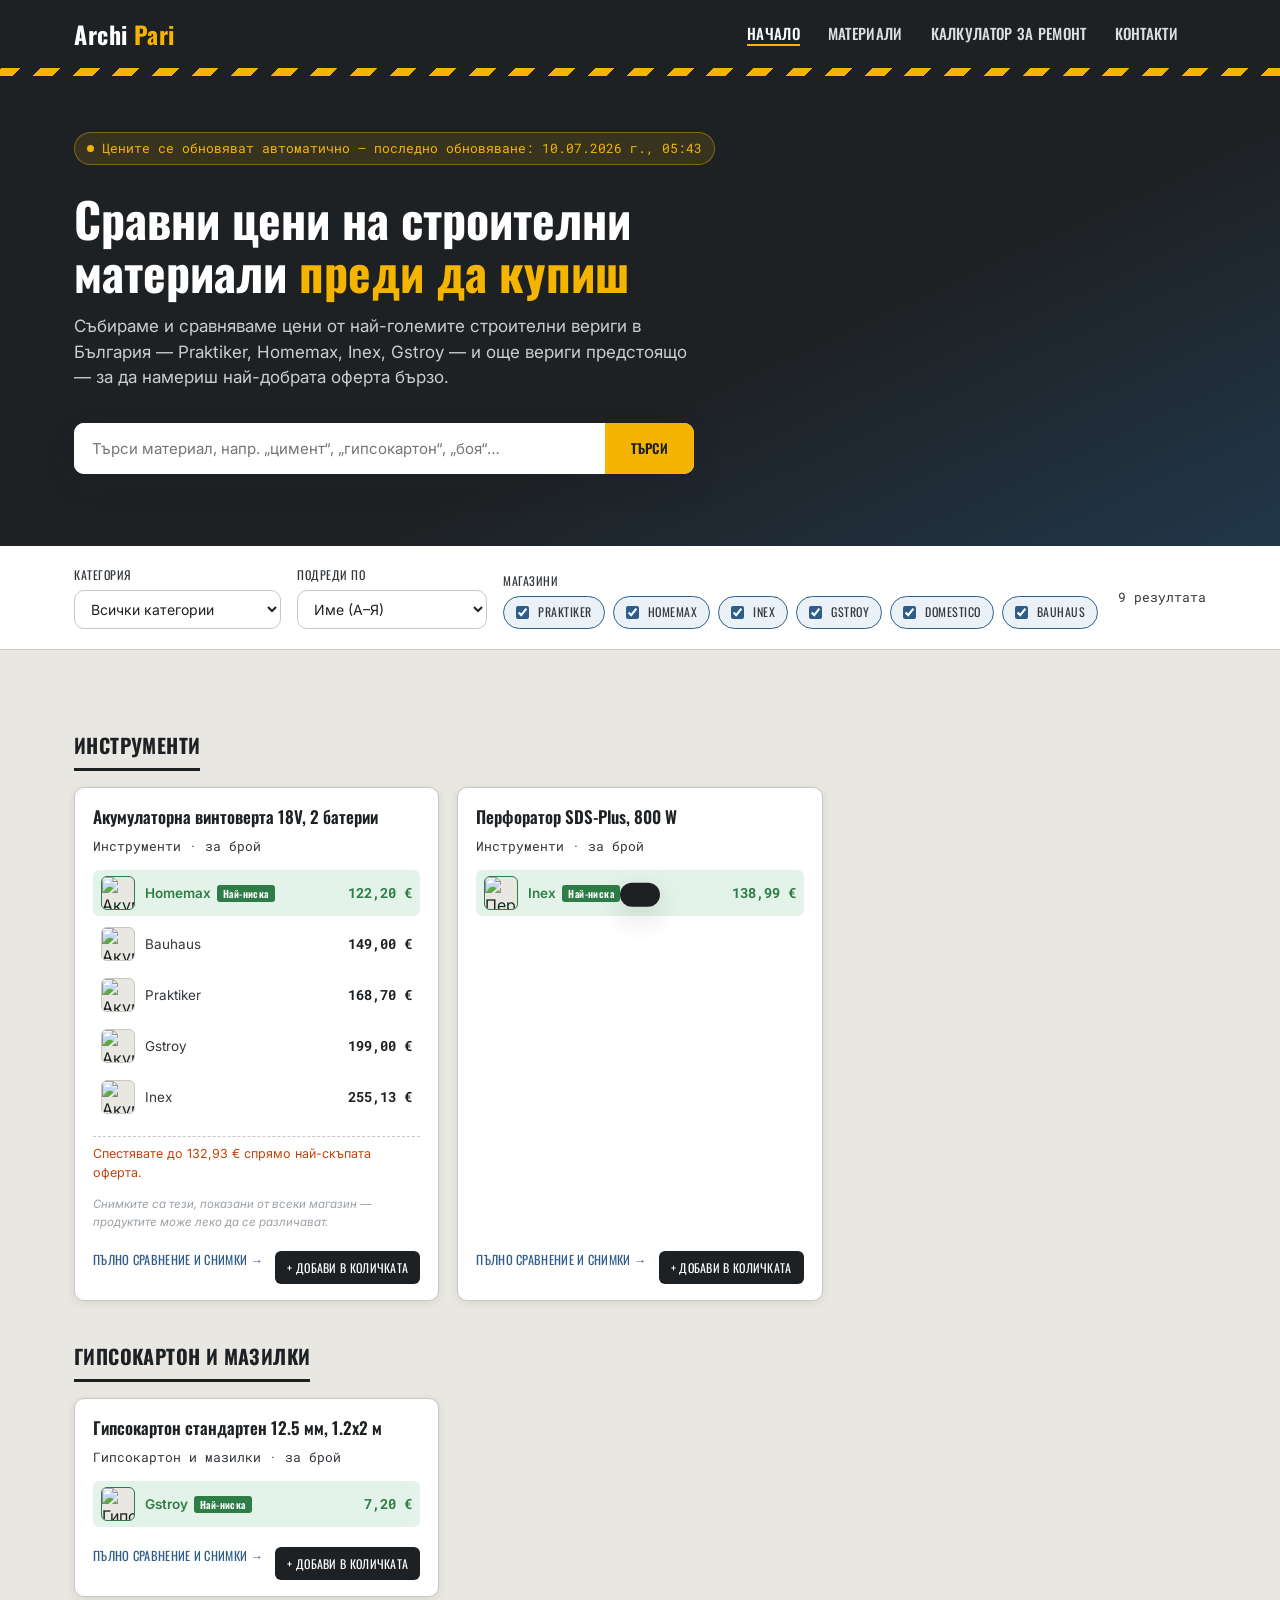
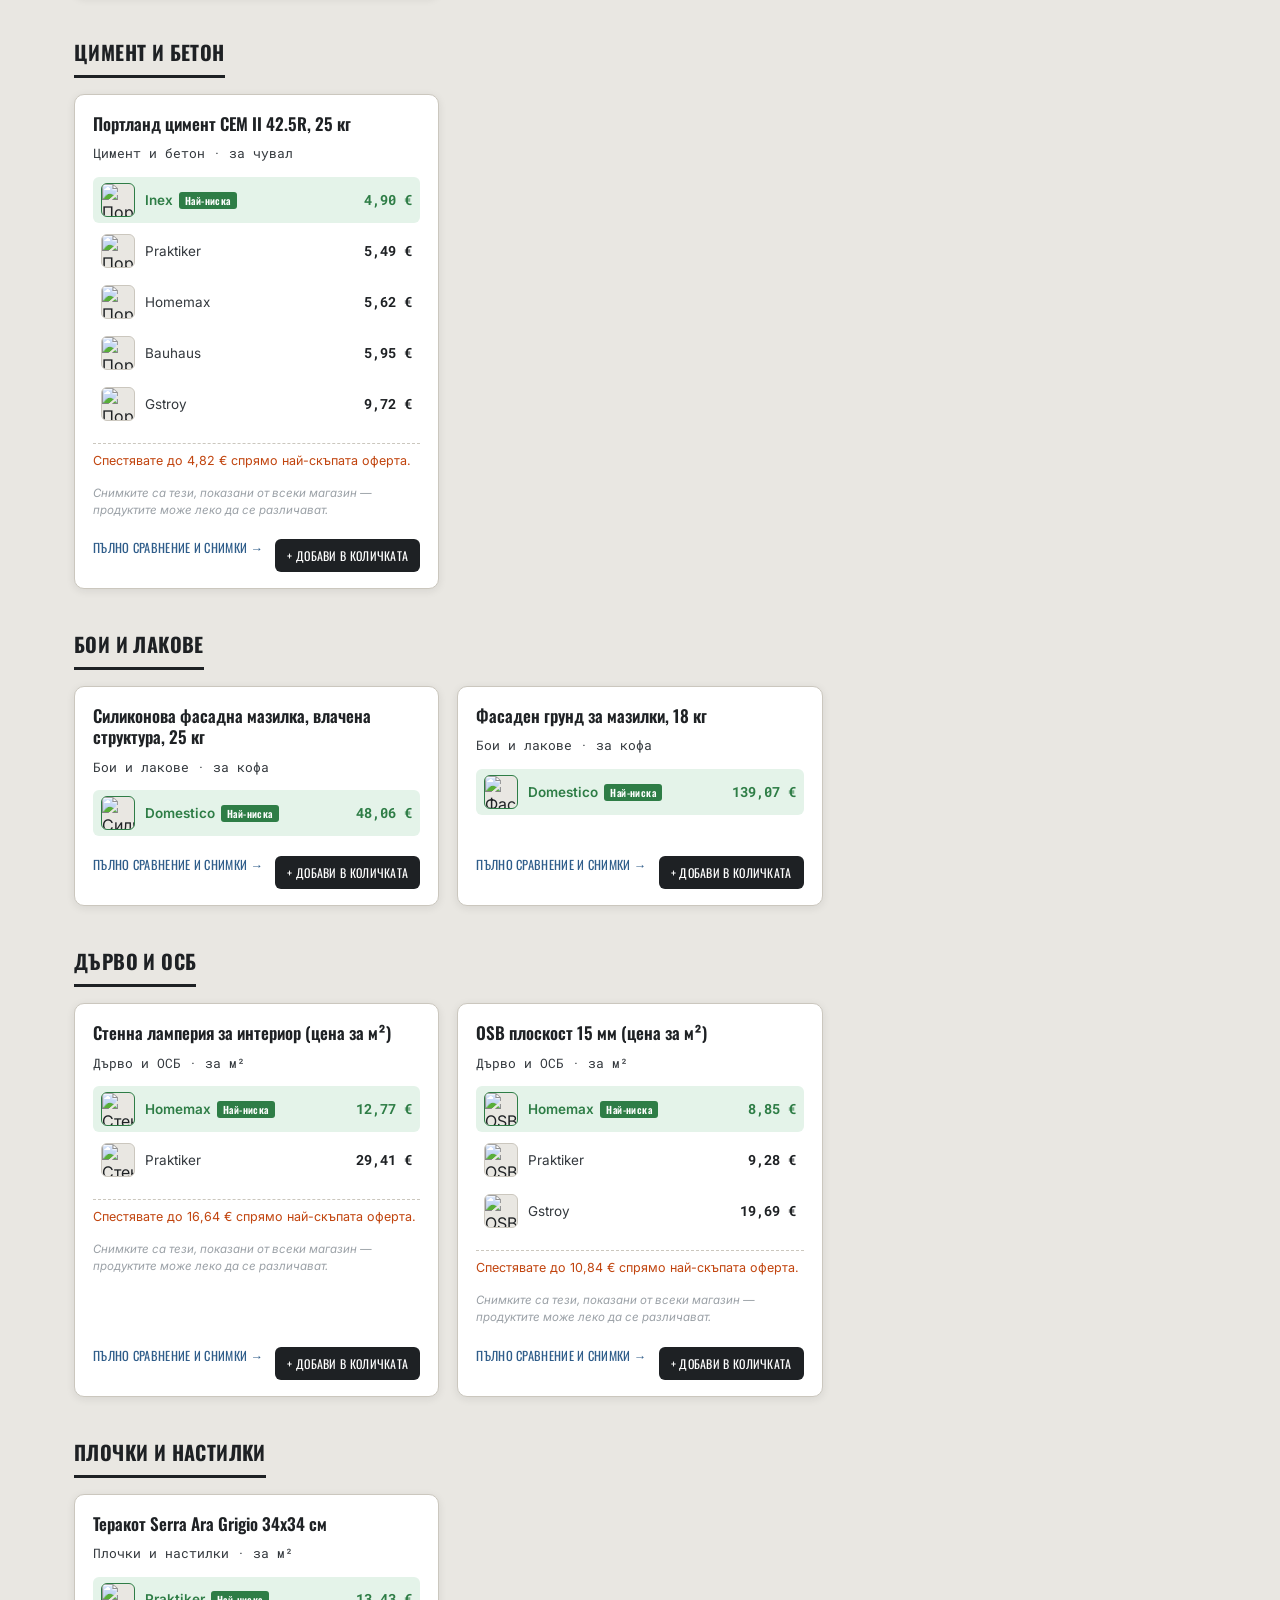
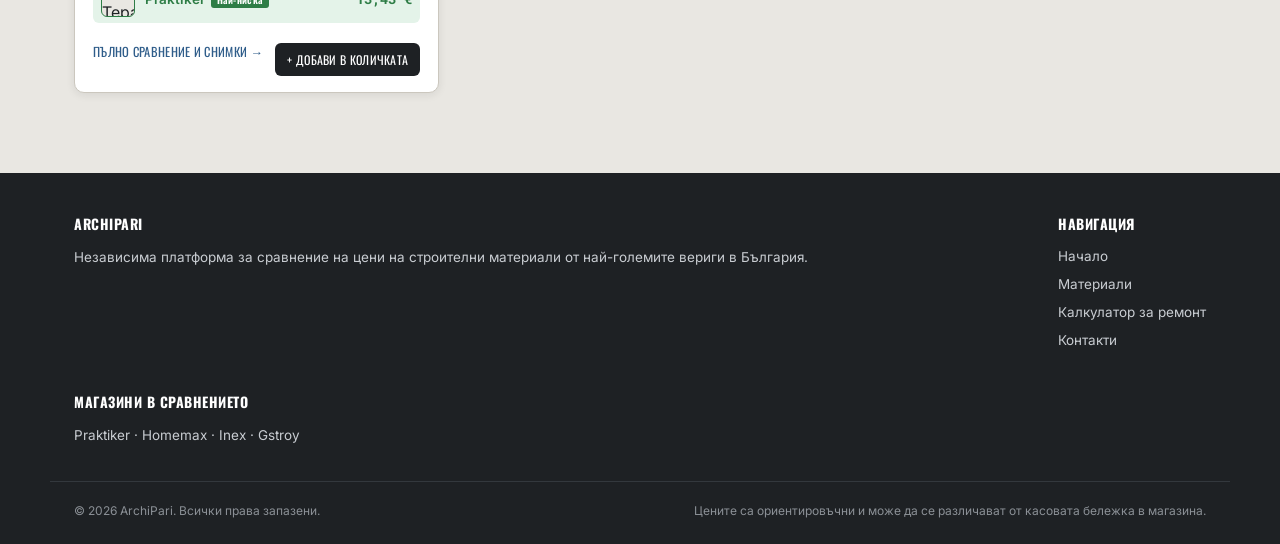
==== commit a1f8be22: "Dobavena avtentikatsia i kontaktna forma s email" ====
--- a/index.html
+++ b/index.html
@@ -37,6 +37,7 @@
       <a href="index.html#products">Материали</a>
       <a href="basket.html">Калкулатор за ремонт</a>
       <a href="contact.html">Контакти</a>
+      <span id="authNav" class="auth-nav"></span>
     </nav>
   </div>
 </header>
@@ -108,6 +109,8 @@
   </div>
 </footer>
  
+<script src="https://cdn.jsdelivr.net/npm/@supabase/supabase-js@2/dist/umd/supabase.js"></script>
+<script src="js/auth.js"></script>
 <script src="js/data.js"></script>
 <script src="js/script.js"></script>
 <script src="js/basket.js"></script>
--- a/css/style.css
+++ b/css/style.css
@@ -1027,3 +1027,81 @@
   font-size: 13px;
   padding: 9px 16px;
 }
+
+/* ---------- Автентикация (регистрация / вход / nav статус) ---------- */
+
+.auth-nav {
+  display: flex;
+  align-items: center;
+  gap: 6px;
+  font-family: var(--font-display);
+  font-size: 13px;
+  color: var(--white);
+  opacity: 0.85;
+}
+.auth-nav a { color: var(--hazard-yellow); }
+.auth-nav a:hover { text-decoration: underline; }
+.auth-email {
+  max-width: 160px;
+  overflow: hidden;
+  text-overflow: ellipsis;
+  white-space: nowrap;
+}
+
+.auth-wrap {
+  padding: 48px 0 80px;
+  max-width: 520px;
+}
+
+.auth-form { max-width: 100%; }
+
+.auth-switch {
+  margin-top: 14px;
+  font-size: 13.5px;
+  color: var(--ink-soft);
+}
+
+.btn-secondary {
+  display: inline-block;
+  background: transparent;
+  border: 1px solid var(--steel-blue);
+  color: var(--steel-blue);
+  font-family: var(--font-display);
+  font-weight: 600;
+  text-transform: uppercase;
+  letter-spacing: 0.3px;
+  padding: 12px 27px;
+  border-radius: var(--radius);
+  cursor: pointer;
+  text-decoration: none;
+  transition: background 0.15s ease, color 0.15s ease;
+}
+.btn-secondary:hover { background: var(--steel-blue); color: var(--white); text-decoration: none; }
+
+.auth-gate {
+  background: var(--white);
+  border: 1px solid var(--border);
+  border-left: 4px solid var(--hazard-yellow);
+  border-radius: var(--radius);
+  padding: 24px 26px;
+  max-width: 560px;
+}
+.auth-gate h3 {
+  font-family: var(--font-display);
+  margin: 0 0 8px;
+  font-size: 18px;
+}
+.auth-gate p { margin: 0 0 16px; color: var(--ink-soft); font-size: 14.5px; }
+.auth-gate-actions { display: flex; gap: 12px; flex-wrap: wrap; }
+
+.form-status.error { color: var(--rust); }
+
+/* Honeypot поле - невидимо за реални потребители, но ботовете, които
+   попълват автоматично всички полета, ще го засекат. */
+.honeypot-field {
+  position: absolute;
+  left: -9999px;
+  width: 1px;
+  height: 1px;
+  overflow: hidden;
+}
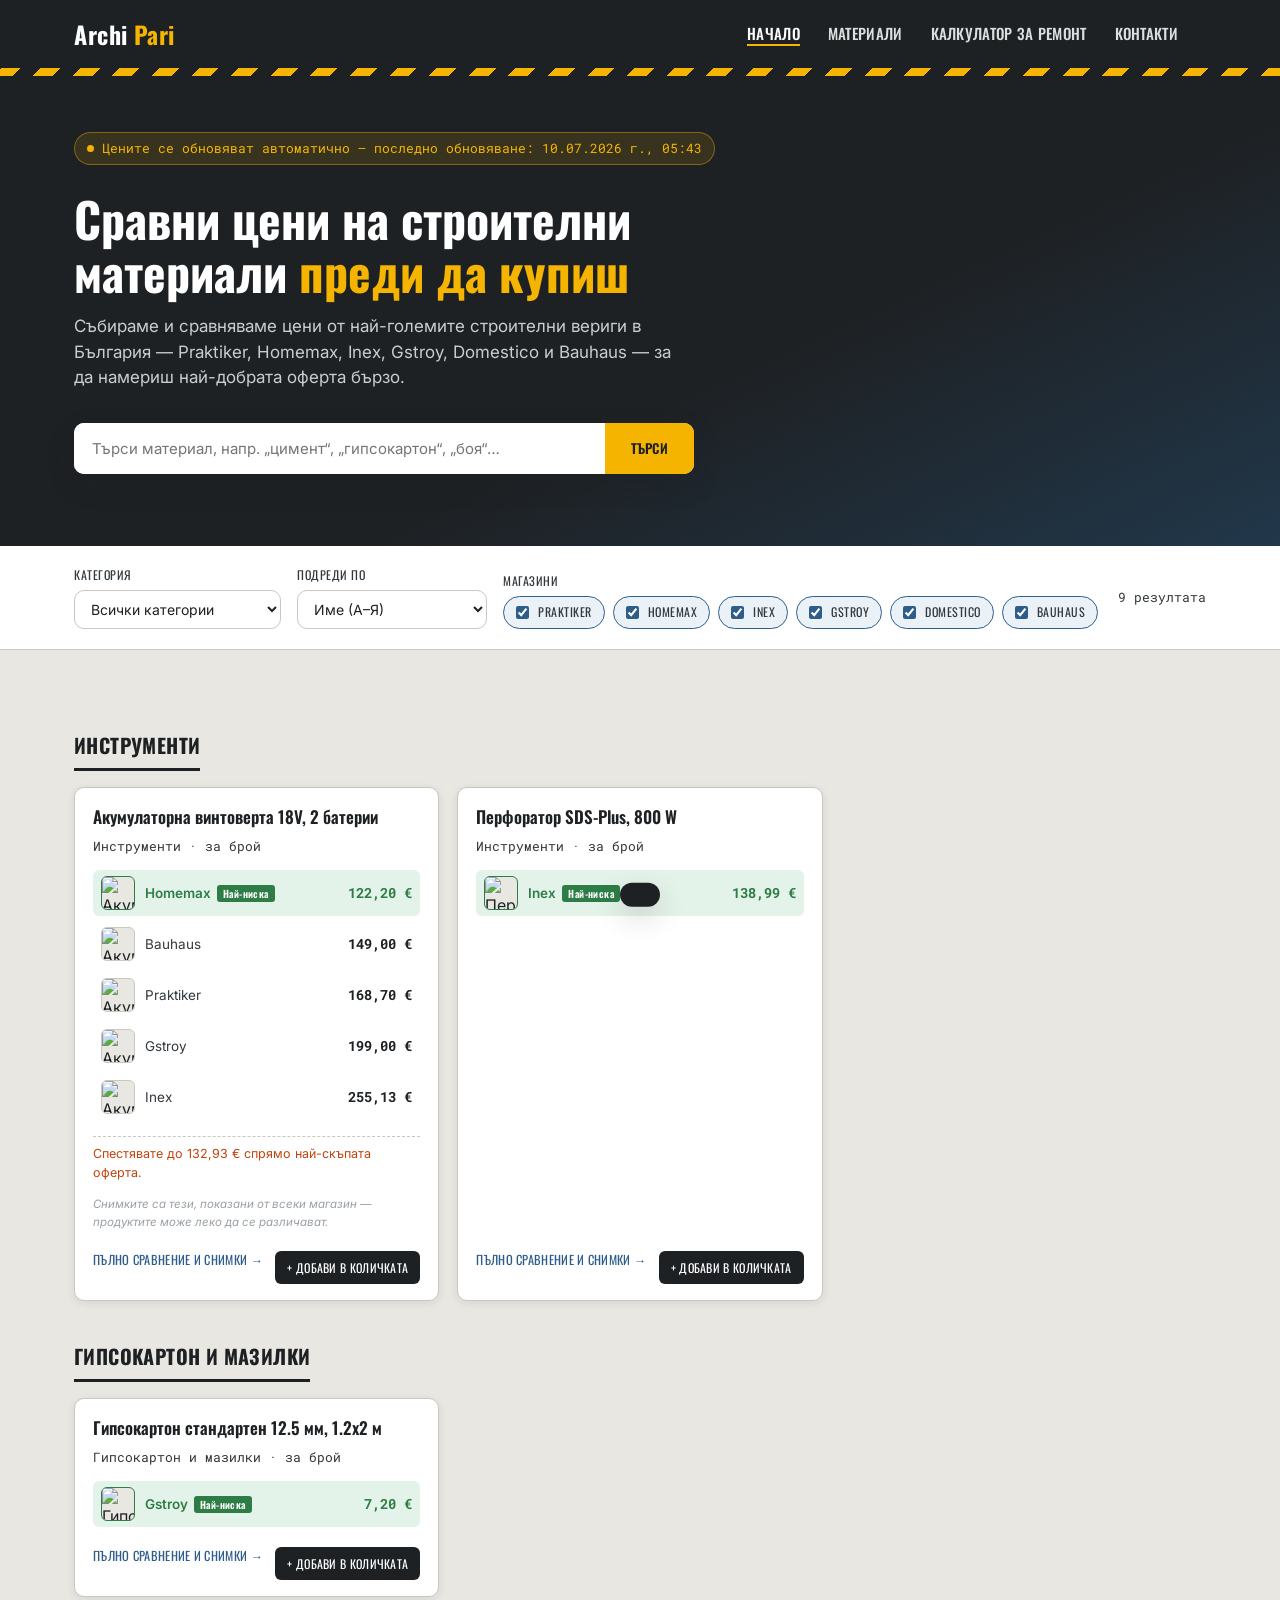
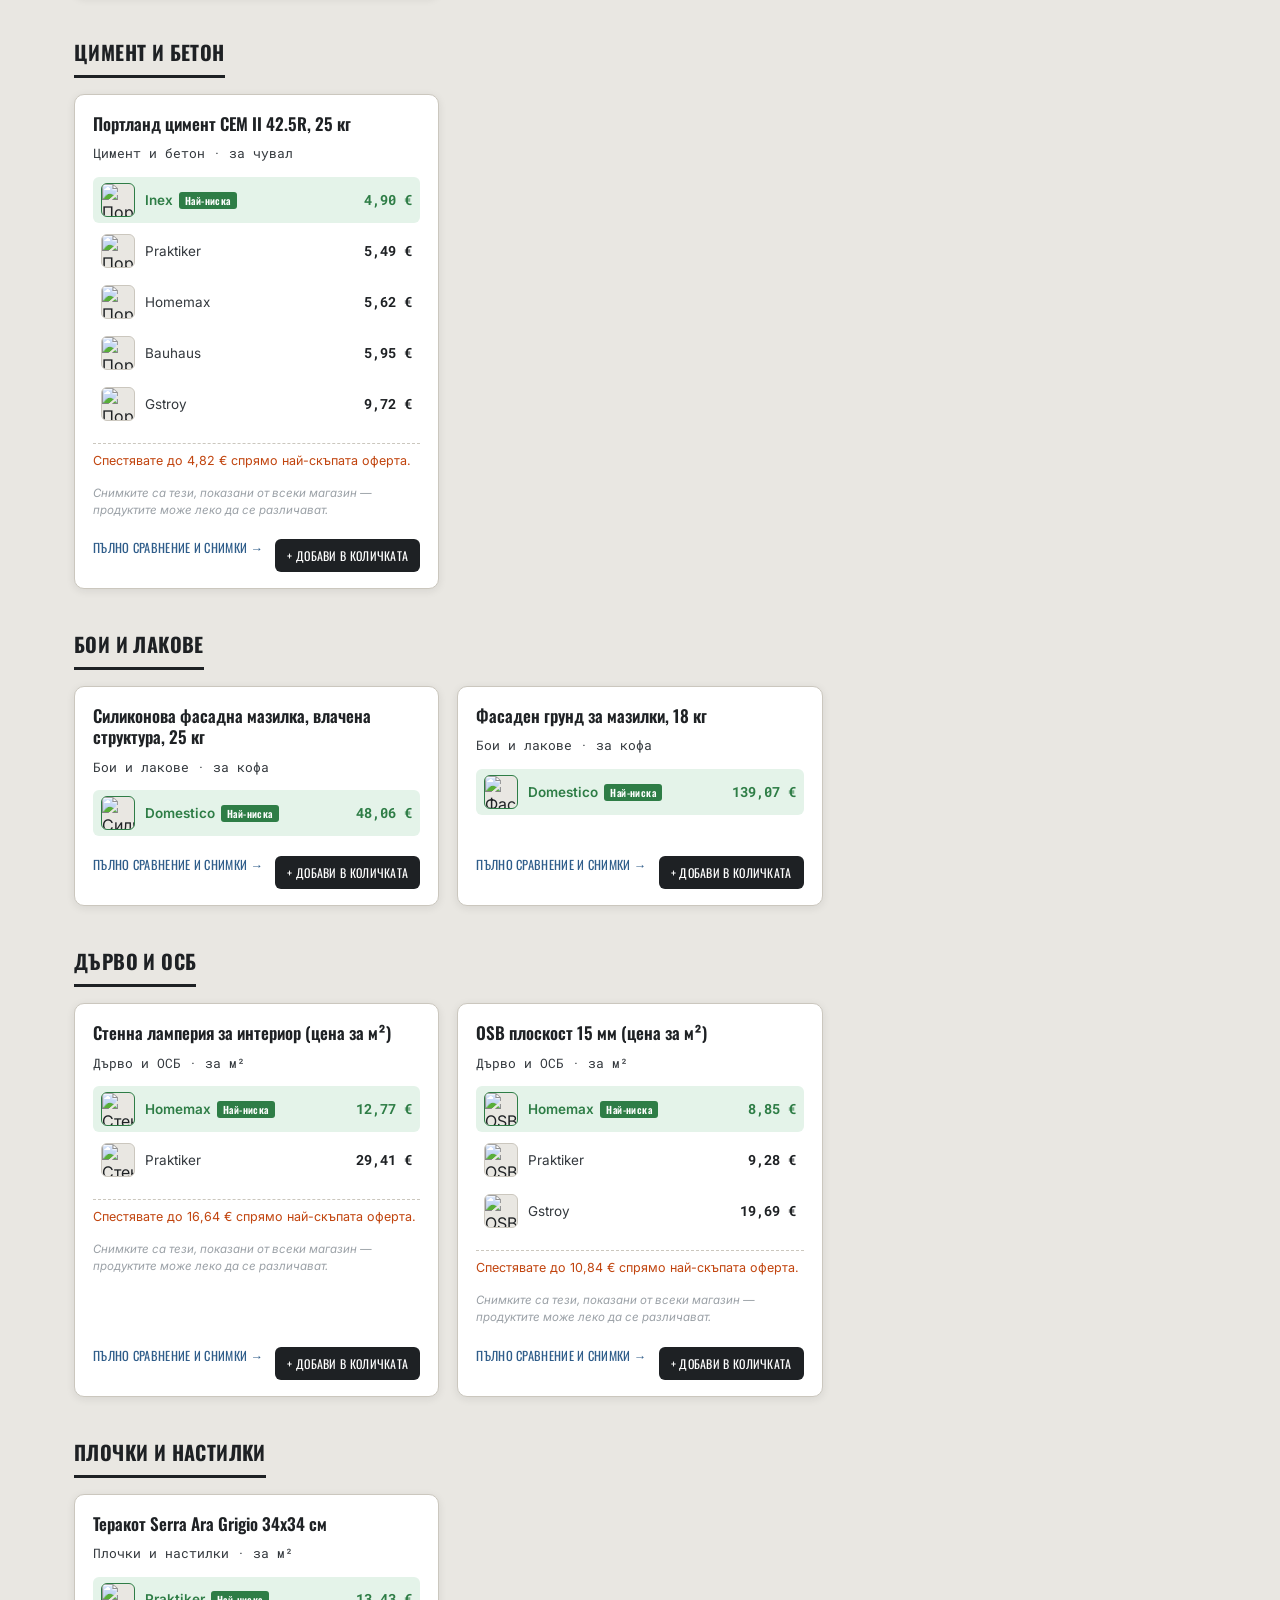
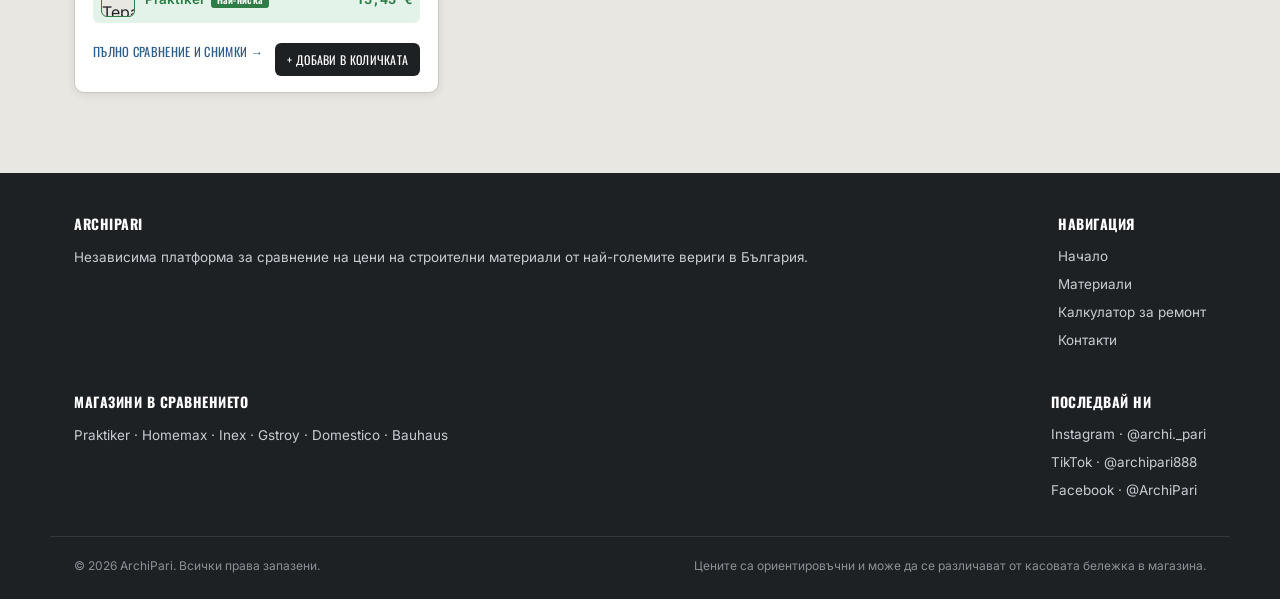
==== commit 73b44265: "Uprosti kontaktna forma, dobavi socialni mrezhi, vsichki 6 magazina" ====
--- a/index.html
+++ b/index.html
@@ -4,7 +4,7 @@
 <meta charset="UTF-8">
 <meta name="viewport" content="width=device-width, initial-scale=1.0">
 <title>ArchiPari — Сравни цени на строителни материали в България</title>
-<meta name="description" content="Сравнявайте актуални цени на строителни материали от Praktiker, Homemax, Inex и Gstroy, с още вериги предстоящо на едно място.">
+<meta name="description" content="Сравнявайте актуални цени на строителни материали от Praktiker, Homemax, Inex, Gstroy, Domestico и Bauhaus на едно място.">
 <link rel="stylesheet" href="css/style.css">
 </head>
 <body>
@@ -47,7 +47,7 @@
   <div class="container">
     <span class="updated-badge"><span class="dot"></span> Цените се обновяват автоматично — последно обновяване: <span id="lastUpdated">—</span></span>
     <h1>Сравни цени на строителни материали <em>преди да купиш</em></h1>
-    <p class="lead">Събираме и сравняваме цени от най-големите строителни вериги в България — Praktiker, Homemax, Inex, Gstroy — и още вериги предстоящо — за да намериш най-добрата оферта бързо.</p>
+    <p class="lead">Събираме и сравняваме цени от най-големите строителни вериги в България — Praktiker, Homemax, Inex, Gstroy, Domestico и Bauhaus — за да намериш най-добрата оферта бързо.</p>
     <div class="search-box">
       <input type="text" id="searchInput" placeholder="Търси материал, напр. „цимент“, „гипсокартон“, „боя“…" aria-label="Търсене на материал">
       <button id="searchBtn" type="button">Търси</button>
@@ -100,7 +100,13 @@
     </div>
     <div class="footer-col">
       <h4>Магазини в сравнението</h4>
-      <p>Praktiker · Homemax · Inex · Gstroy</p>
+      <p>Praktiker · Homemax · Inex · Gstroy · Domestico · Bauhaus</p>
+    </div>
+    <div class="footer-col">
+      <h4>Последвай ни</h4>
+      <a href="https://instagram.com/archi._pari" target="_blank" rel="noopener noreferrer">Instagram · @archi._pari</a>
+      <a href="https://tiktok.com/@archipari888" target="_blank" rel="noopener noreferrer">TikTok · @archipari888</a>
+      <a href="https://facebook.com/ArchiPari" target="_blank" rel="noopener noreferrer">Facebook · @ArchiPari</a>
     </div>
   </div>
   <div class="container footer-bottom">
--- a/css/style.css
+++ b/css/style.css
@@ -1105,3 +1105,26 @@
   height: 1px;
   overflow: hidden;
 }
+
+/* ---------- Контактна форма - бележка за акаунта + социални мрежи ---------- */
+
+.auth-account-note {
+  font-size: 13.5px;
+  color: var(--steel-blue-dark);
+  background: #EAF1F7;
+  border-radius: var(--radius);
+  padding: 10px 14px;
+  margin: 0 0 6px;
+}
+
+.social-links {
+  display: flex;
+  flex-direction: column;
+  gap: 8px;
+  margin-top: 8px;
+}
+.social-links a {
+  font-size: 14px;
+  color: var(--steel-blue);
+}
+.social-links a:hover { color: var(--hazard-yellow); }
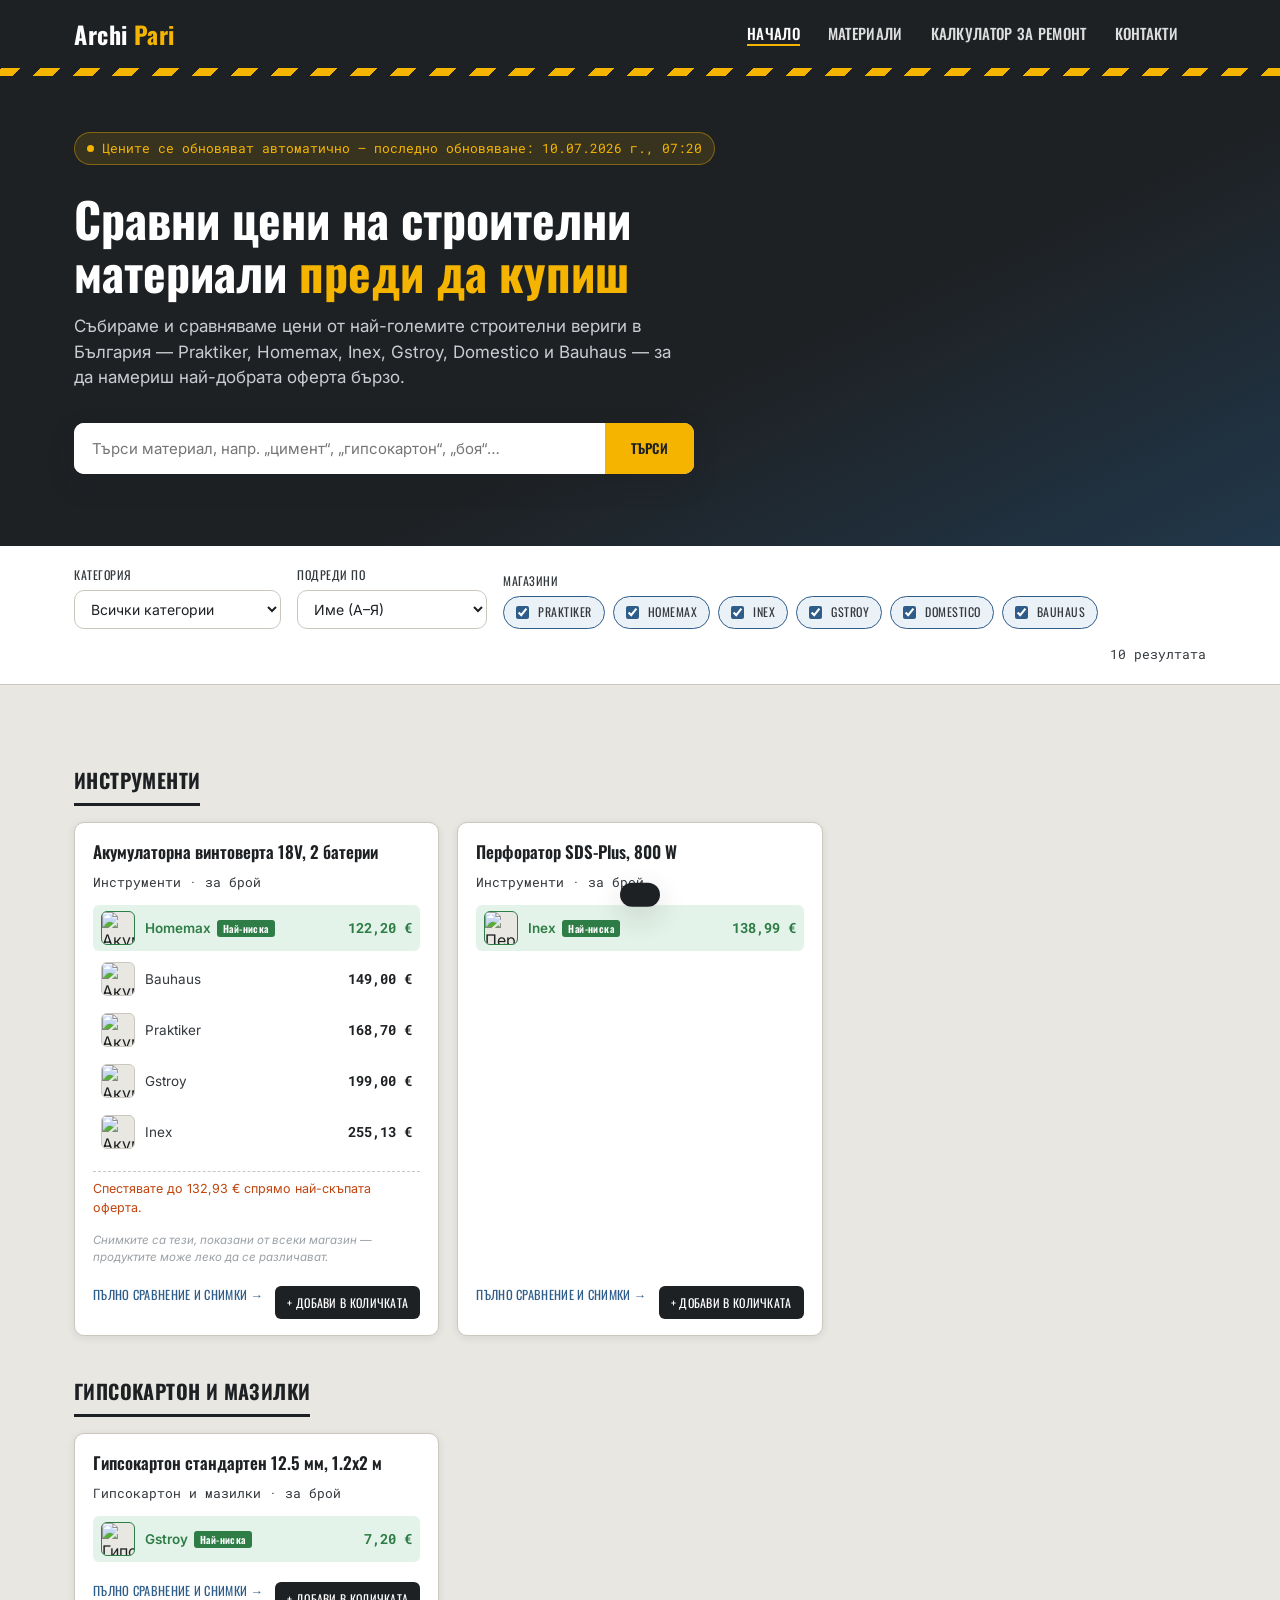
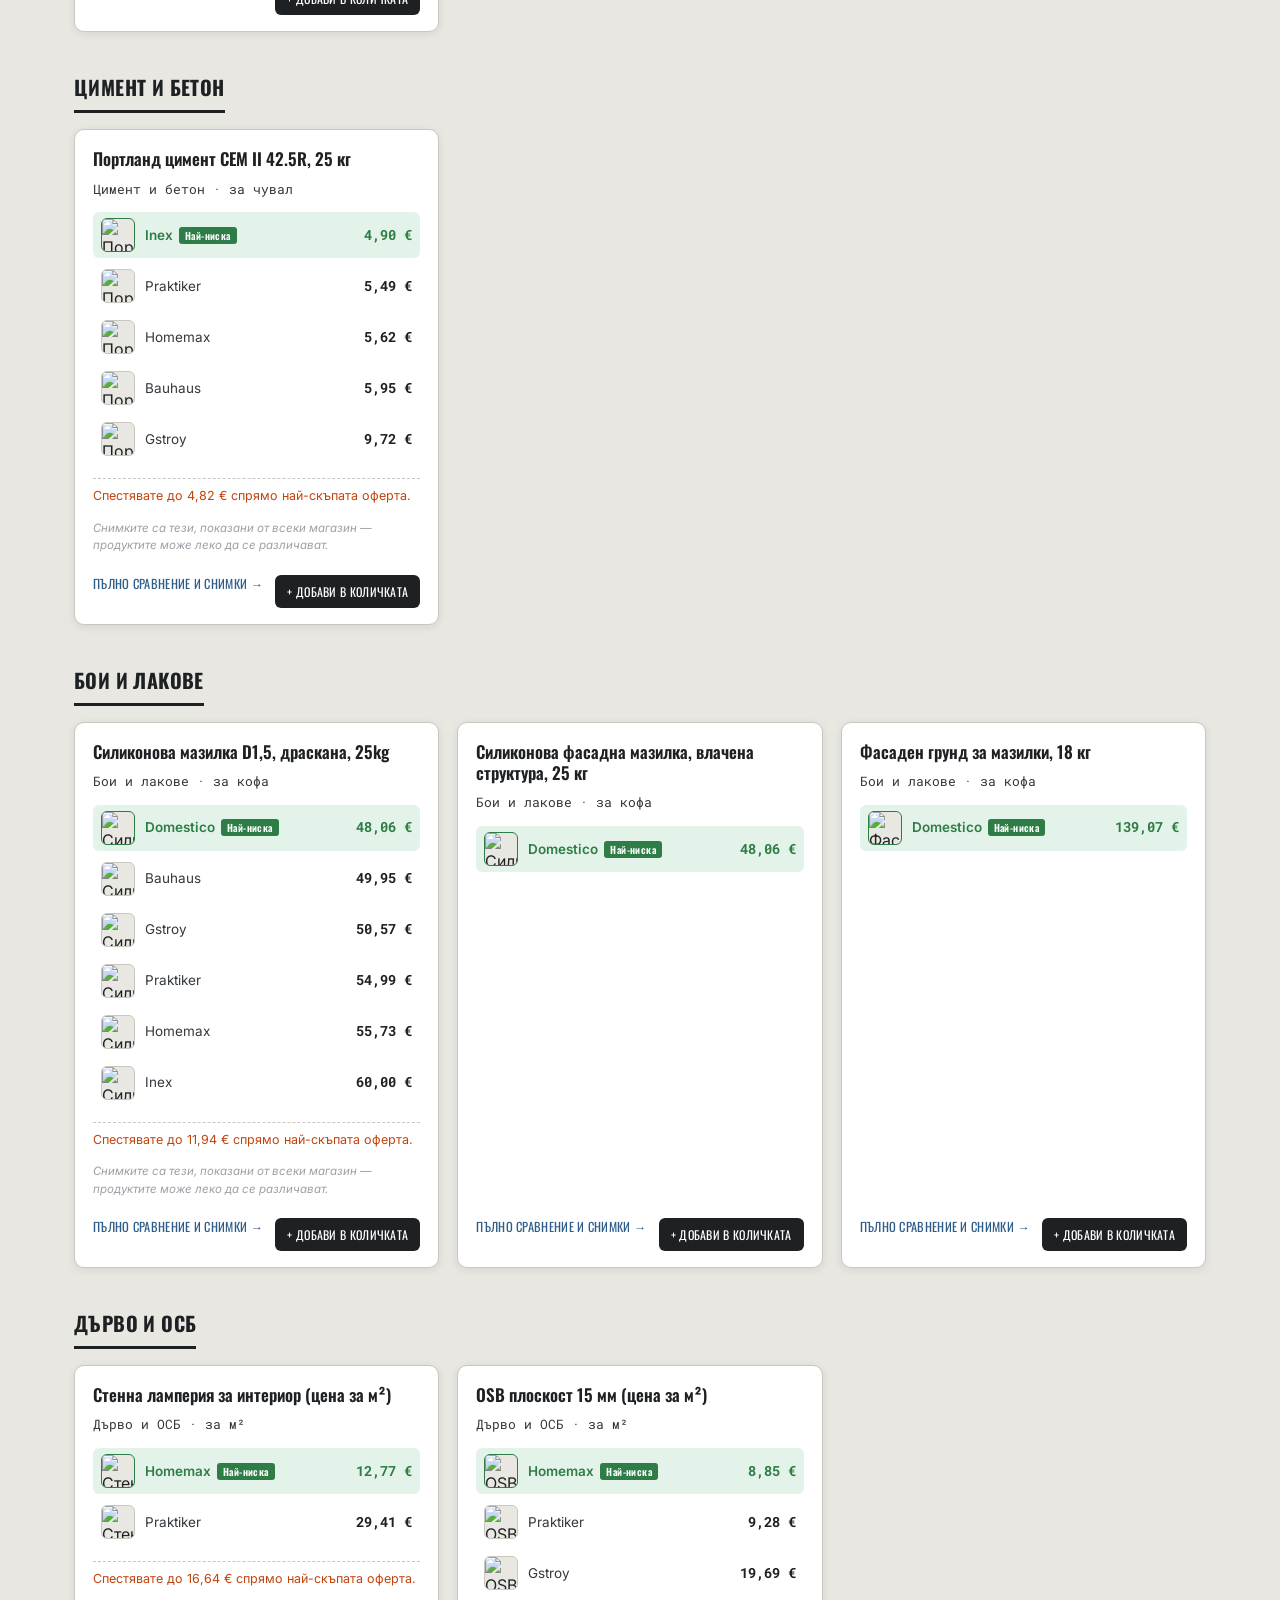
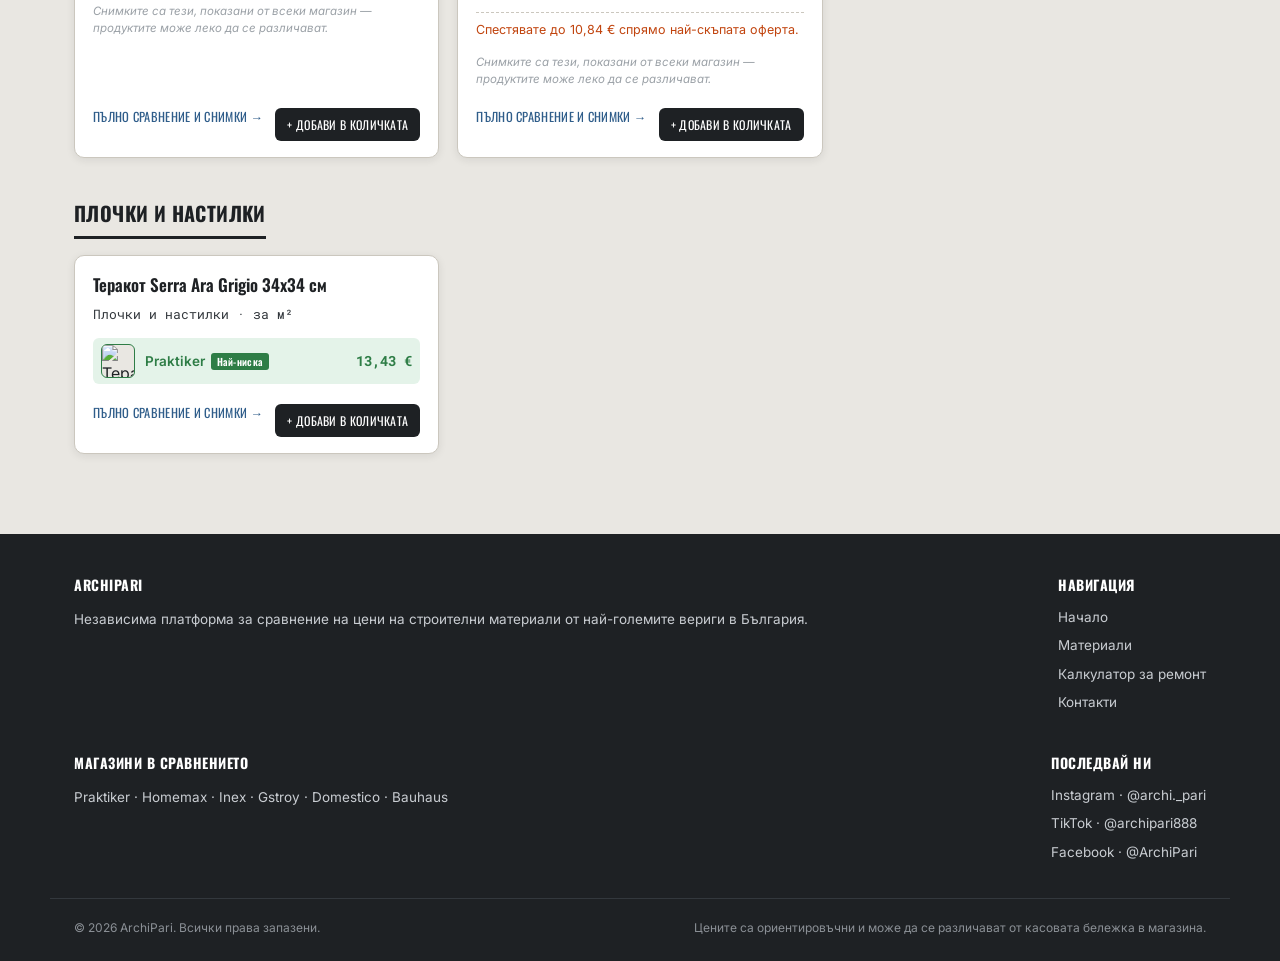
==== commit a86b6c7a: "Fix facebook link" ====
--- a/index.html
+++ b/index.html
@@ -106,7 +106,7 @@
       <h4>Последвай ни</h4>
       <a href="https://instagram.com/archi._pari" target="_blank" rel="noopener noreferrer">Instagram · @archi._pari</a>
       <a href="https://tiktok.com/@archipari888" target="_blank" rel="noopener noreferrer">TikTok · @archipari888</a>
-      <a href="https://facebook.com/ArchiPari" target="_blank" rel="noopener noreferrer">Facebook · @ArchiPari</a>
+      <a href="https://www.facebook.com/share/1Cr9SQSBPC/" target="_blank" rel="noopener noreferrer">Facebook · @ArchiPari</a>
     </div>
   </div>
   <div class="container footer-bottom">
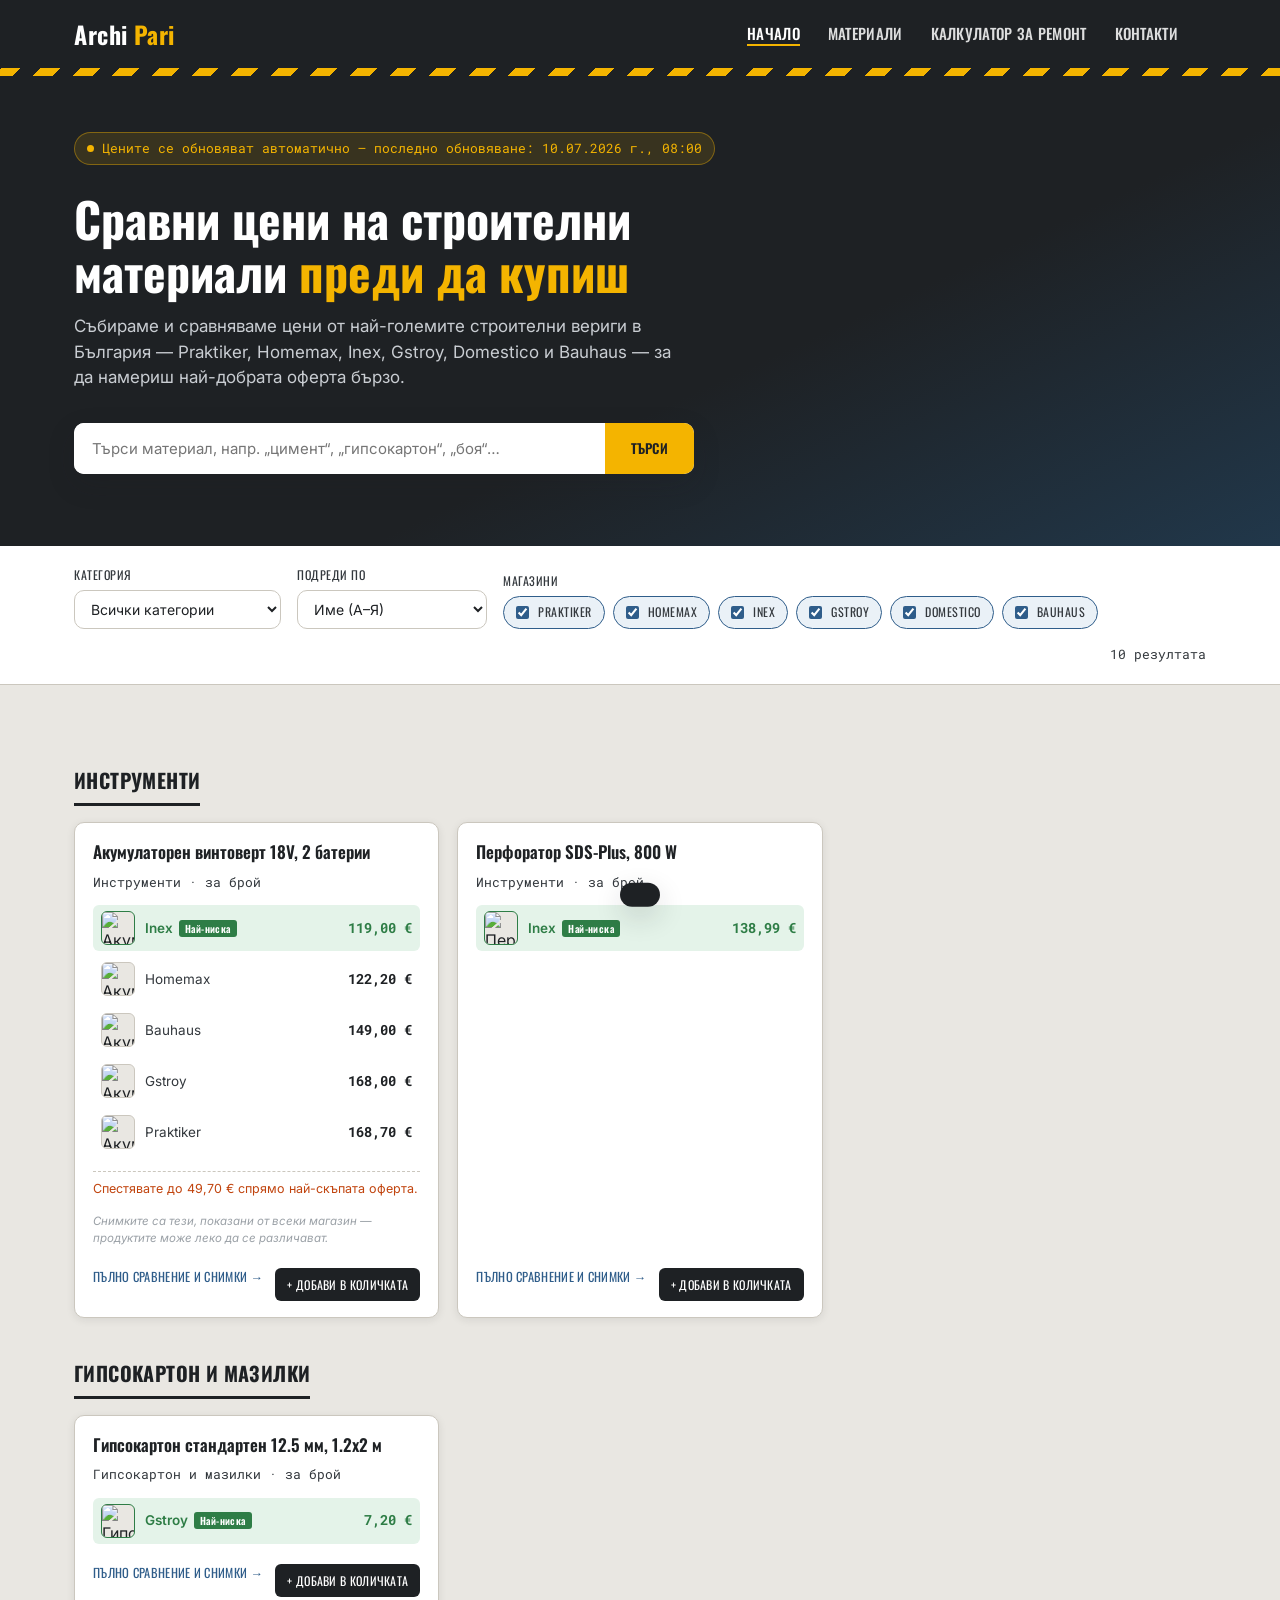
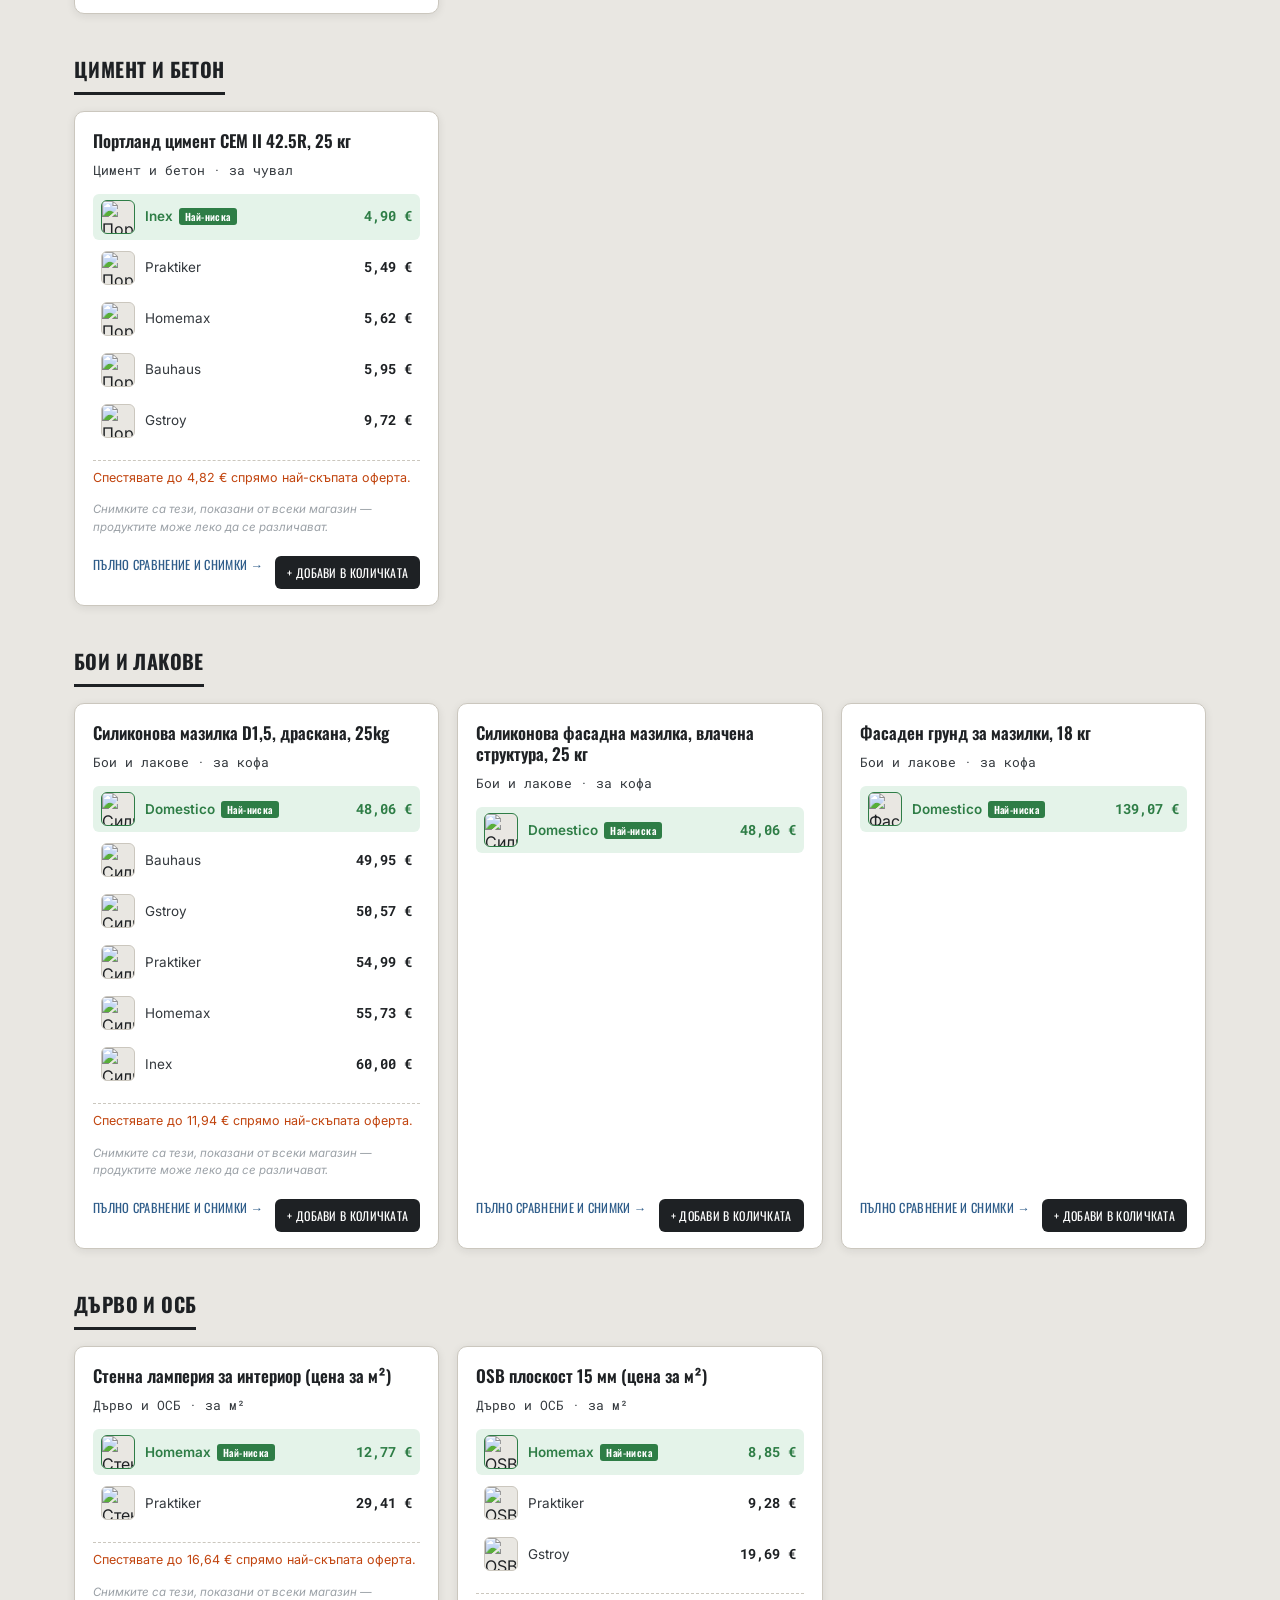
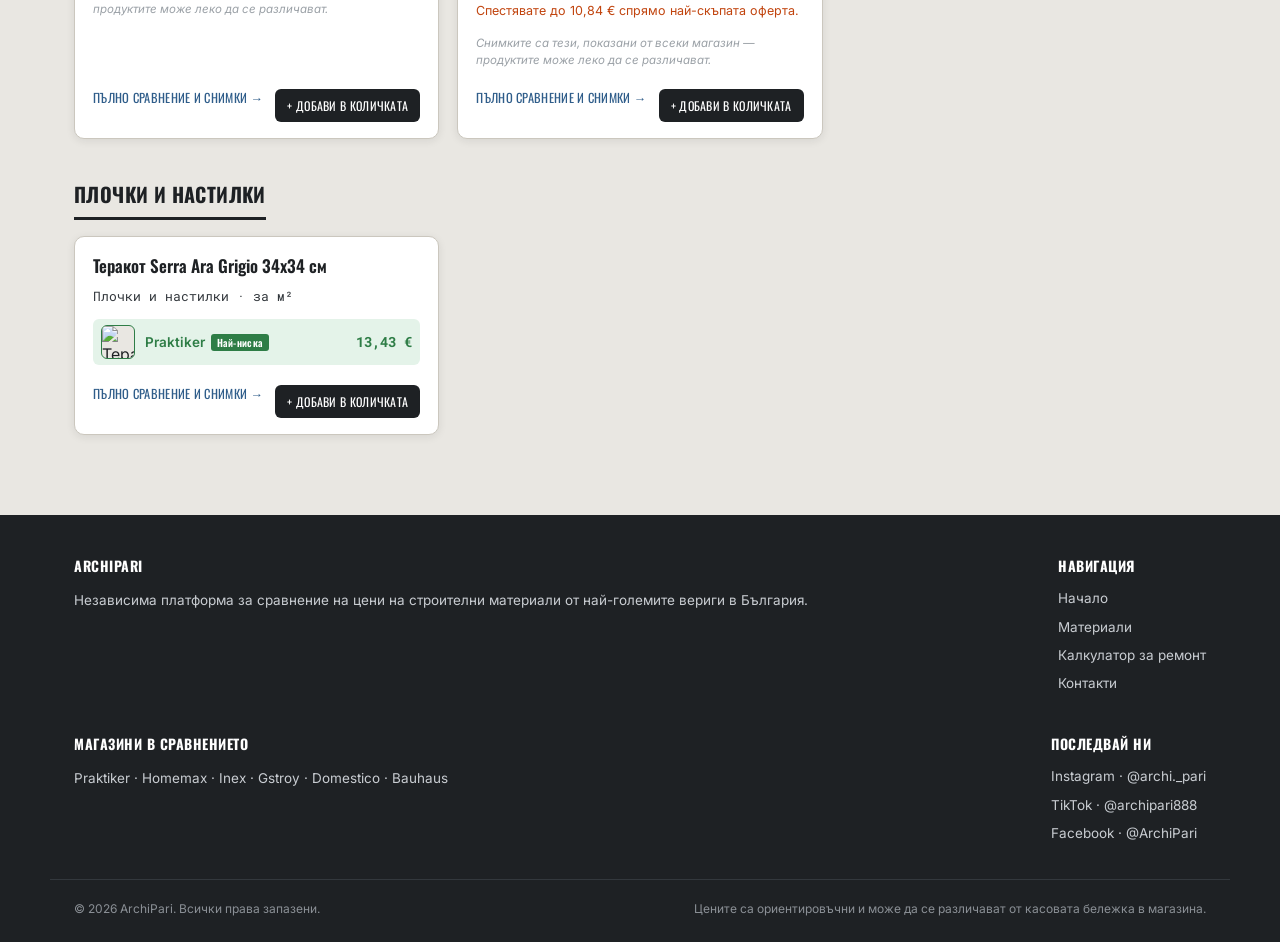
==== commit d117a33f: "Dobavqne na reklami" ====
--- a/index.html
+++ b/index.html
@@ -6,6 +6,7 @@
 <title>ArchiPari — Сравни цени на строителни материали в България</title>
 <meta name="description" content="Сравнявайте актуални цени на строителни материали от Praktiker, Homemax, Inex, Gstroy, Domestico и Bauhaus на едно място.">
 <link rel="stylesheet" href="css/style.css">
+<meta name="google-adsense-account" content="ca-pub-8577456068919004">
 </head>
 <body>
 
